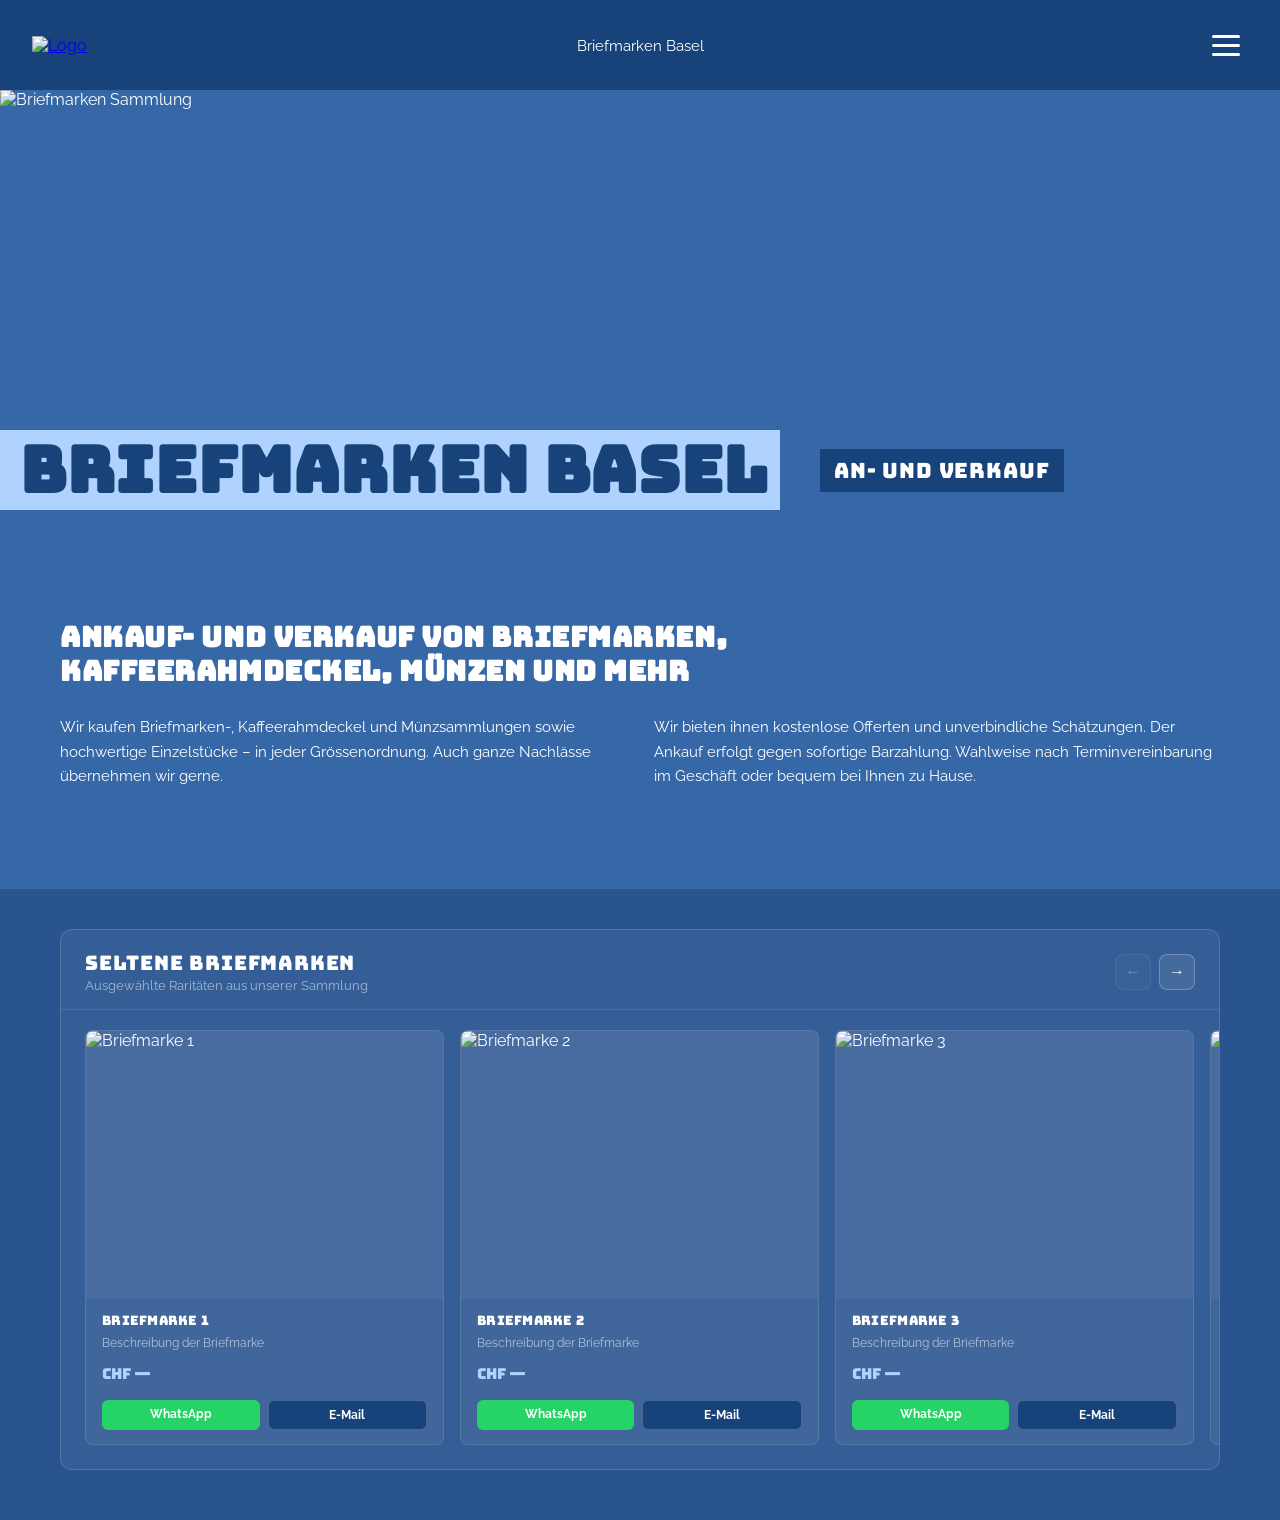
==== index.html @ ec690611 "Add files via upload" ====
<!DOCTYPE html>
<html lang="de">
<head>
  <meta charset="UTF-8" />
  <meta name="viewport" content="width=device-width, initial-scale=1.0" />
  <title>Briefmarken Basel</title>
  <link href="https://fonts.googleapis.com/css2?family=Bungee&family=Raleway:wght@400;700&display=swap" rel="stylesheet" />
  <link rel="stylesheet" href="style.css" />
</head>
<body>
  <header>
    <a href="index.html"><img class="logo" src="images/image_1.png" alt="Logo" /></a>
    <nav class="sitenav"><a href="index.html">Briefmarken Basel</a></nav>
    <div style="position: relative; margin-left: auto;">
      <button class="hamburger" onclick="toggleMenu()">
        <span></span><span></span><span></span>
      </button>
      <nav class="dropdown-menu" id="dropdownMenu">
        <a href="index.html">Briefmarken</a>
        <a href="gold.html">Gold und Silber</a>
        <a href="frankatur.html">Frankatur</a>
        <a href="kontakt.html">Kontakt &amp; Anfahrt</a>
      </nav>
    </div>
  </header>

  <section class="hero">
    <img class="hero-bg" src="images/image_2.jpg" alt="Briefmarken Sammlung" />
    <div class="hero-title-block">
      <div class="hero-title-main"><h1>BRIEFMARKEN BASEL</h1></div>
      <div class="hero-title-sub"><span>AN- UND VERKAUF</span></div>
    </div>
  </section>

  <section class="main-section">
    <div class="main-left">
      <h2>ANKAUF- UND VERKAUF VON BRIEFMARKEN,<br>KAFFEERAHMDECKEL, MÜNZEN UND MEHR</h2>
      <div class="text-cols">
        <p>Wir kaufen Briefmarken-, Kaffeerahmdeckel und Münzsammlungen sowie hochwertige Einzelstücke&nbsp;– in jeder Grössenordnung. Auch ganze Nachlässe übernehmen wir gerne.</p>
        <p>Wir bieten ihnen kostenlose Offerten und unverbindliche Schätzungen. Der Ankauf erfolgt gegen sofortige Barzahlung. Wahlweise nach Terminvereinbarung im Geschäft oder bequem bei Ihnen zu Hause.</p>
      </div>
    </div>
  </section>

  <section class="rarities-section">
    <div class="rarities-card">
      <div class="rarities-card-header">
        <div>
          <div class="rarities-card-title">Seltene Briefmarken</div>
          <div class="rarities-card-subtitle">Ausgewählte Raritäten aus unserer Sammlung</div>
        </div>
        <div class="carousel-btns">
          <button class="carousel-btn" id="carouselPrev" onclick="moveCarousel(-1)">&#8592;</button>
          <button class="carousel-btn" id="carouselNext" onclick="moveCarousel(1)">&#8594;</button>
        </div>
      </div>
      <div class="carousel-track-wrapper">
        <div class="carousel-track" id="carouselTrack">
          <div class="product-card">
            <div class="product-thumb-wrap"><img class="product-thumb" alt="Briefmarke 1" /></div>
            <div class="product-info">
              <div class="product-name">Briefmarke 1</div>
              <div class="product-desc">Beschreibung der Briefmarke</div>
              <div class="product-price">CHF &mdash;</div>
              <div class="product-btns">
                <a class="product-btn product-btn-wa" href="https://wa.me/41782472407?text=Ich%20interessiere%20mich%20f%C3%BCr%3A%20Briefmarke%201" target="_blank">WhatsApp</a>
                <a class="product-btn product-btn-email" href="mailto:briefmarkenariel@gmail.com?subject=Anfrage%3A%20Briefmarke%201">E-Mail</a>
              </div>
            </div>
          </div>
          <div class="product-card">
            <div class="product-thumb-wrap"><img class="product-thumb" alt="Briefmarke 2" /></div>
            <div class="product-info">
              <div class="product-name">Briefmarke 2</div>
              <div class="product-desc">Beschreibung der Briefmarke</div>
              <div class="product-price">CHF &mdash;</div>
              <div class="product-btns">
                <a class="product-btn product-btn-wa" href="https://wa.me/41782472407?text=Ich%20interessiere%20mich%20f%C3%BCr%3A%20Briefmarke%202" target="_blank">WhatsApp</a>
                <a class="product-btn product-btn-email" href="mailto:briefmarkenariel@gmail.com?subject=Anfrage%3A%20Briefmarke%202">E-Mail</a>
              </div>
            </div>
          </div>
          <div class="product-card">
            <div class="product-thumb-wrap"><img class="product-thumb" alt="Briefmarke 3" /></div>
            <div class="product-info">
              <div class="product-name">Briefmarke 3</div>
              <div class="product-desc">Beschreibung der Briefmarke</div>
              <div class="product-price">CHF &mdash;</div>
              <div class="product-btns">
                <a class="product-btn product-btn-wa" href="https://wa.me/41782472407?text=Ich%20interessiere%20mich%20f%C3%BCr%3A%20Briefmarke%203" target="_blank">WhatsApp</a>
                <a class="product-btn product-btn-email" href="mailto:briefmarkenariel@gmail.com?subject=Anfrage%3A%20Briefmarke%203">E-Mail</a>
              </div>
            </div>
          </div>
          <div class="product-card">
            <div class="product-thumb-wrap"><img class="product-thumb" alt="Briefmarke 4" /></div>
            <div class="product-info">
              <div class="product-name">Briefmarke 4</div>
              <div class="product-desc">Beschreibung der Briefmarke</div>
              <div class="product-price">CHF &mdash;</div>
              <div class="product-btns">
                <a class="product-btn product-btn-wa" href="https://wa.me/41782472407?text=Ich%20interessiere%20mich%20f%C3%BCr%3A%20Briefmarke%204" target="_blank">WhatsApp</a>
                <a class="product-btn product-btn-email" href="mailto:briefmarkenariel@gmail.com?subject=Anfrage%3A%20Briefmarke%204">E-Mail</a>
              </div>
            </div>
          </div>
          <div class="product-card">
            <div class="product-thumb-wrap"><img class="product-thumb" alt="Briefmarke 5" /></div>
            <div class="product-info">
              <div class="product-name">Briefmarke 5</div>
              <div class="product-desc">Beschreibung der Briefmarke</div>
              <div class="product-price">CHF &mdash;</div>
              <div class="product-btns">
                <a class="product-btn product-btn-wa" href="https://wa.me/41782472407?text=Ich%20interessiere%20mich%20f%C3%BCr%3A%20Briefmarke%205" target="_blank">WhatsApp</a>
                <a class="product-btn product-btn-email" href="mailto:briefmarkenariel@gmail.com?subject=Anfrage%3A%20Briefmarke%205">E-Mail</a>
              </div>
            </div>
          </div>
          <div class="product-card">
            <div class="product-thumb-wrap"><img class="product-thumb" alt="Briefmarke 6" /></div>
            <div class="product-info">
              <div class="product-name">Briefmarke 6</div>
              <div class="product-desc">Beschreibung der Briefmarke</div>
              <div class="product-price">CHF &mdash;</div>
              <div class="product-btns">
                <a class="product-btn product-btn-wa" href="https://wa.me/41782472407?text=Ich%20interessiere%20mich%20f%C3%BCr%3A%20Briefmarke%206" target="_blank">WhatsApp</a>
                <a class="product-btn product-btn-email" href="mailto:briefmarkenariel@gmail.com?subject=Anfrage%3A%20Briefmarke%206">E-Mail</a>
              </div>
            </div>
          </div>
        </div>
      </div>
    </div>
  </section>

  <script>
    function toggleMenu() {
      var menu = document.getElementById('dropdownMenu');
      if (menu.classList.contains('open')) {
        closeDropdown(menu);
      } else {
        menu.classList.remove('closing');
        menu.classList.add('open');
      }
    }
    function closeDropdown(menu) {
      menu = menu || document.getElementById('dropdownMenu');
      if (!menu.classList.contains('open')) return;
      menu.classList.remove('open');
      menu.classList.add('closing');
      setTimeout(function() { menu.classList.remove('closing'); }, 150);
    }
    document.addEventListener('click', function(e) {
      if (!e.target.closest('.hamburger') && !e.target.closest('.dropdown-menu')) {
        closeDropdown(document.getElementById('dropdownMenu'));
      }
    });
  </script>
  <script>
    (function() {
      document.querySelectorAll('.product-thumb').forEach(function(img) {
        img.src = 'images/image_4.jpg';
      });
    })();
    var carouselIndex = 0;
    function moveCarousel(dir) {
      var track = document.getElementById('carouselTrack');
      var cards = track.querySelectorAll('.product-card');
      var visibleCount = window.innerWidth <= 640 ? 1 : (window.innerWidth <= 900 ? 2 : 3);
      var maxIndex = cards.length - visibleCount;
      carouselIndex = Math.max(0, Math.min(carouselIndex + dir, maxIndex));
      var cardWidth = cards[0].offsetWidth + 16;
      track.style.transform = 'translateX(-' + (carouselIndex * cardWidth) + 'px)';
      document.getElementById('carouselPrev').disabled = carouselIndex === 0;
      document.getElementById('carouselNext').disabled = carouselIndex >= maxIndex;
    }
    // Set initial button states
    document.addEventListener('DOMContentLoaded', function() { moveCarousel(0); });
  </script>
</body>
</html>
---- style.css ----
*, *::before, *::after { box-sizing: border-box; margin: 0; padding: 0; }
body { font-family: 'Raleway', sans-serif; background: #3668A8; color: #fff; }

/* HEADER */
header {
  background-color: #17427A;
  display: flex;
  align-items: center;
  padding: 0 32px;
  height: 90px;
  gap: 32px;
  position: relative;
}
header .logo { height: 72px; width: auto; cursor: pointer; }
header nav.sitenav { position: absolute; left: 50%; transform: translateX(-50%); }
header nav.sitenav a {
  font-family: 'Raleway', sans-serif;
  font-size: 15px;
  color: #fff;
  text-decoration: none;
  cursor: pointer;
}
.hamburger {
  background: none;
  border: none;
  cursor: pointer;
  display: flex;
  flex-direction: column;
  justify-content: center;
  gap: 6px;
  padding: 8px;
}
.hamburger span {
  display: block;
  width: 28px;
  height: 3px;
  background: #fff;
  border-radius: 2px;
}
.dropdown-menu {
  display: none;
  position: absolute;
  top: 100%;
  right: 0;
  background: #17427A;
  flex-direction: column;
  width: max-content;
  z-index: 100;
  box-shadow: 0 4px 12px rgba(0,0,0,0.3);
}
@keyframes dropdown-in {
  from { opacity: 0; transform: scale(0.95) translateY(-6px); }
  to   { opacity: 1; transform: scale(1)    translateY(0); }
}
@keyframes dropdown-out {
  from { opacity: 1; transform: scale(1)    translateY(0); }
  to   { opacity: 0; transform: scale(0.95) translateY(-6px); }
}
.dropdown-menu.open {
  display: flex;
  animation: dropdown-in 0.15s ease forwards;
}
.dropdown-menu.closing {
  display: flex;
  animation: dropdown-out 0.15s ease forwards;
}
.dropdown-menu a {
  font-family: 'Raleway', sans-serif;
  font-size: 15px;
  color: #fff;
  text-decoration: none;
  padding: 14px 24px;
  border-bottom: 1px solid rgba(255,255,255,0.15);
  transition: background 0.2s;
  cursor: pointer;
}
.dropdown-menu a:last-child { border-bottom: none; }
.dropdown-menu a:hover { background: rgba(255,255,255,0.1); }

/* ── BRIEFMARKEN PAGE ── */
.hero {
  position: relative;
  width: 100%;
  height: 480px;
  overflow: hidden;
}
.hero img.hero-bg {
  width: 100%;
  height: 100%;
  object-fit: cover;
  object-position: center 60%;
  display: block;
}
.hero-title-block {
  position: absolute;
  bottom: 60px;
  left: 0;
  display: flex;
  align-items: stretch;
}
.hero-title-main {
  background: #B0D2FF;
  padding: 8px 12px 8px 20px;
  display: flex;
  align-items: center;
}
.hero-title-main h1 {
  font-family: 'Bungee', sans-serif;
  font-size: 64px;
  color: #17427A;
  letter-spacing: 0.01em;
  line-height: 1;
  white-space: nowrap;
}
.hero-title-sub {
  background: #17427A;
  padding: 8px 14px;
  display: flex;
  align-items: center;
  align-self: center;
  margin-left: 40px;
}
.hero-title-sub span {
  font-family: 'Bungee', sans-serif;
  font-size: 21px;
  color: #fff;
  letter-spacing: 0.04em;
  white-space: nowrap;
}
.main-section {
  background-color: #3668A8;
  padding: 50px 60px 60px 60px;
  display: grid;
  grid-template-columns: 1fr;
  gap: 48px;
}
.main-left h2 {
  font-family: 'Bungee', sans-serif;
  font-size: 28px;
  color: #fff;
  line-height: 1.2;
  margin-bottom: 28px;
  text-transform: uppercase;
  letter-spacing: 0.02em;
}
.main-left .text-cols {
  display: grid;
  grid-template-columns: 1fr 1fr;
  gap: 28px;
  margin-bottom: 40px;
}
.main-left .text-cols p {
  font-family: 'Raleway', sans-serif;
  font-size: 14.5px;
  color: #fff;
  line-height: 1.7;
}
.hours-title {
  font-family: 'Bungee', sans-serif;
  font-size: 15px;
  color: #fff;
  letter-spacing: 0.08em;
  text-align: center;
  padding-bottom: 10px;
}
.hours-table { width: 100%; border-collapse: collapse; }
.hours-table tr { border-top: 1px solid rgba(255,255,255,0.45); }
.hours-table tr:last-child { border-bottom: 1px solid rgba(255,255,255,0.45); }
.hours-table td {
  font-family: 'Raleway', sans-serif;
  font-size: 14.5px;
  color: #fff;
  padding: 16px 8px;
}
.hours-table td:first-child { font-weight: 700; width: 110px; }
.hours-table td.times { text-align: right; letter-spacing: 0.01em; }
.main-right { display: flex; flex-direction: column; gap: 28px; }
.main-right .photo { width: 100%; border-radius: 2px; display: block; }
.contact-card {
  display: flex; flex-direction: column;
  align-items: center; text-align: center; gap: 6px;
}
.contact-card .icon {
  width: 44px; height: 44px; border-radius: 50%;
  border: 2px solid rgba(255,255,255,0.7);
  display: flex; align-items: center; justify-content: center;
  margin-bottom: 4px;
}
.contact-card .icon svg { width: 20px; height: 20px; fill: #fff; }
.contact-card h3 {
  font-family: 'Bungee', sans-serif; font-size: 16px;
  color: #fff; letter-spacing: 0.04em; line-height: 1.2;
}
.contact-card p, .contact-card a {
  font-family: 'Raleway', sans-serif; font-size: 14px;
  color: #fff; text-decoration: none; line-height: 1.5;
}

/* ── PAGE TITLE BLOCK ── */
.page-title-block {
  display: flex;
  align-items: stretch;
  margin-bottom: 36px;
}
.page-title-main {
  background: #B0D2FF;
  padding: 8px 12px 8px 20px;
  display: flex;
  align-items: center;
}
.page-title-main h1 {
  font-family: 'Bungee', sans-serif;
  font-size: 48px;
  color: #17427A;
  letter-spacing: 0.01em;
  line-height: 1;
  white-space: nowrap;
  text-transform: uppercase;
}
.page-title-sub {
  background: #17427A;
  padding: 8px 14px;
  display: flex;
  align-items: center;
  align-self: center;
  margin-left: 24px;
}
.page-title-sub span {
  font-family: 'Bungee', sans-serif;
  font-size: 18px;
  color: #fff;
  letter-spacing: 0.04em;
  white-space: nowrap;
}
@media (max-width: 640px) {
  .page-title-main h1 { font-size: 26px; }
  .page-title-sub { margin-left: 8px; padding: 6px 10px; }
  .page-title-sub span { font-size: 13px; }
}

/* ── FRANKATUR IMAGE ── */
.kontakt-hero-wrap { height: 420px; }
.frankatur-hero {
  width: 100%;
  height: 420px;
  overflow: hidden;
  position: relative;
}
.frankatur-hero img {
  width: 100%;
  height: 100%;
  object-fit: cover;
  object-position: center center;
  display: block;
}
@media (max-width: 640px) {
  .frankatur-hero { height: 260px; }
  .kontakt-hero-wrap {
    height: auto;
  }
  .kontakt-title-block {
    bottom: 12px !important;
  }
  .kontakt-hero-img {
    object-fit: contain;
    object-position: center top;
    width: 100%;
    height: auto;
    position: static;
  }
}

/* ── CONTENT PAGES ── */
.content-page {
  padding: 60px;
  min-height: 80vh;
}
.content-page h1 {
  font-family: 'Bungee', sans-serif;
  font-size: 36px;
  color: #fff;
  text-transform: uppercase;
  letter-spacing: 0.02em;
  margin-bottom: 32px;
}
.content-page p {
  font-family: 'Raleway', sans-serif;
  font-size: 16px;
  color: #fff;
  line-height: 1.7;
  max-width: 600px;
}

/* ── MOBILE RESPONSIVE ── */
@media (max-width: 640px) {
  header nav.sitenav { display: none; }
  header { padding: 0 16px; gap: 16px; }
  .hero { height: 260px; }
  .hero-title-block { bottom: 20px; flex-direction: column !important; align-items: flex-start !important; gap: 6px; }
  .hero-title-main { padding: 6px 8px 6px 14px; }
  .hero-title-main h1 { font-size: 28px; }
  .hero-title-sub { margin-left: 0; padding: 6px 10px; align-self: flex-start; }
  .hero-title-sub span { font-size: 13px; }
  .main-section {
    grid-template-columns: 1fr;
    padding: 28px 20px 36px 20px;
    gap: 32px;
  }
  .main-left h2 { font-size: 20px; margin-bottom: 20px; }
  .main-left .text-cols {
    grid-template-columns: 1fr;
    gap: 16px;
    margin-bottom: 28px;
  }
  .hours-table td { padding: 10px 4px; font-size: 13px; }
  .hours-table td.times { text-align: left; }
  .hours-table td:first-child { width: 76px; font-size: 13px; }
  .content-page { padding: 28px 20px; }
  .content-page h1 { font-size: 26px; margin-bottom: 20px; }
  .content-page p { font-size: 15px; max-width: 100%; }
}

/* ── TABLET RESPONSIVE ── */
@media (min-width: 641px) and (max-width: 900px) {
  .main-section {
    grid-template-columns: 1fr;
    padding: 36px 36px 48px 36px;
    gap: 36px;
  }
  .hero-title-main h1 { font-size: 44px; }
  .content-page { padding: 40px 36px; }
}

/* ── RARITÄTEN CAROUSEL ── */
.rarities-section {
  padding: 40px 60px 50px 60px;
  background: #2a5490;
}
.rarities-card {
  background: rgba(255,255,255,0.06);
  border: 1px solid rgba(255,255,255,0.15);
  border-radius: 12px;
  overflow: hidden;
}
.rarities-card-header {
  display: flex;
  align-items: center;
  justify-content: space-between;
  padding: 20px 24px 16px 24px;
  border-bottom: 1px solid rgba(255,255,255,0.1);
}
.rarities-card-title {
  font-family: 'Bungee', sans-serif;
  font-size: 20px;
  color: #fff;
  letter-spacing: 0.04em;
  text-transform: uppercase;
}
.rarities-card-subtitle {
  font-family: 'Raleway', sans-serif;
  font-size: 13px;
  color: rgba(255,255,255,0.55);
  margin-top: 2px;
}
.carousel-btns { display: flex; gap: 8px; }
.carousel-btn {
  background: rgba(255,255,255,0.08);
  border: 1px solid rgba(255,255,255,0.25);
  border-radius: 8px;
  width: 36px;
  height: 36px;
  display: flex;
  align-items: center;
  justify-content: center;
  cursor: pointer;
  transition: background 0.2s, opacity 0.2s;
  color: #fff;
  font-size: 16px;
  line-height: 1;
}
.carousel-btn:hover { background: rgba(255,255,255,0.18); }
.carousel-btn:disabled { opacity: 0.3; cursor: not-allowed; }
.carousel-track-wrapper {
  overflow: hidden;
  padding: 20px 24px 24px 24px;
}
.carousel-track {
  display: flex;
  gap: 16px;
  transition: transform 0.5s cubic-bezier(0.4, 0, 0.2, 1);
}
.product-card {
  flex: 0 0 calc(33.333% - 11px);
  background: rgba(255,255,255,0.05);
  border: 1px solid rgba(255,255,255,0.12);
  border-radius: 8px;
  overflow: hidden;
  display: flex;
  flex-direction: column;
}
.product-card .product-thumb-wrap {
  width: 100%;
  aspect-ratio: 4 / 3;
  overflow: hidden;
  background: rgba(255,255,255,0.04);
  display: flex;
  align-items: center;
  justify-content: center;
}
.product-card .product-thumb-wrap img {
  width: 100%;
  height: 100%;
  object-fit: cover;
  display: block;
}
.product-card .product-info {
  padding: 14px 16px;
  flex: 1;
  display: flex;
  flex-direction: column;
  gap: 4px;
}
.product-card .product-name {
  font-family: 'Bungee', sans-serif;
  font-size: 13px;
  color: #fff;
  line-height: 1.3;
  letter-spacing: 0.02em;
}
.product-card .product-desc {
  font-family: 'Raleway', sans-serif;
  font-size: 12px;
  color: rgba(255,255,255,0.6);
  line-height: 1.5;
}
.product-card .product-price {
  font-family: 'Bungee', sans-serif;
  font-size: 15px;
  color: #B0D2FF;
  padding-top: 8px;
}
.product-btns {
  display: flex;
  gap: 8px;
  margin-top: auto;
  padding-top: 12px;
}
.product-btn {
  flex: 1;
  text-align: center;
  padding: 7px 6px;
  border-radius: 6px;
  font-family: 'Raleway', sans-serif;
  font-size: 12px;
  font-weight: 700;
  text-decoration: none;
  transition: opacity 0.2s;
}
.product-btn-wa {
  background: #25D366;
  color: #fff;
}
.product-btn-wa:hover {
  background: #25D366;
  box-shadow: 0 0 12px 3px rgba(37, 211, 102, 0.7);
}
.product-btn-email {
  background: #17427A;
  border: 1px solid rgba(255,255,255,0.2);
  color: #fff;
}
.product-btn-email:hover {
  background: #17427A;
  box-shadow: 0 0 12px 3px rgba(23, 66, 122, 0.9);
}
@media (max-width: 640px) {
  .rarities-section { padding: 20px 16px 28px 16px; }
  .rarities-card-title { font-size: 16px; }
  .product-card { flex: 0 0 calc(80vw - 32px); }
}
@media (min-width: 641px) and (max-width: 900px) {
  .rarities-section { padding: 32px 36px 40px 36px; }
  .product-card { flex: 0 0 calc(50% - 8px); }
}

/* ── FRANKATUR CONTENT ── */
.frankatur-content {
  background: #3668A8;
  padding: 50px 60px 60px 60px;
  display: grid;
  grid-template-columns: 1fr 1fr;
  gap: 48px;
  align-items: start;
}
.frankatur-text h2 {
  font-family: 'Bungee', sans-serif;
  font-size: 22px;
  color: #fff;
  text-transform: uppercase;
  letter-spacing: 0.03em;
  margin-bottom: 28px;
}
.frankatur-info-block {
  background: rgba(255,255,255,0.1);
  border-left: 4px solid #B0D2FF;
  padding: 18px 20px;
  border-radius: 0 4px 4px 0;
  margin-bottom: 16px;
}
.frankatur-info-block p {
  font-family: 'Raleway', sans-serif;
  font-size: 15px;
  color: #fff;
  line-height: 1.65;
  margin: 0;
}
.frankatur-info-block .highlight {
  font-family: 'Bungee', sans-serif;
  font-size: 18px;
  color: #B0D2FF;
  display: block;
  margin-bottom: 4px;
}
.frankatur-images {
  display: grid;
  grid-template-columns: 1fr 1fr;
  gap: 14px;
}
.frankatur-img-placeholder {
  aspect-ratio: 1 / 1;
  background: rgba(255,255,255,0.08);
  border-radius: 4px;
  display: flex;
  align-items: center;
  justify-content: center;
  border: 2px dashed rgba(255,255,255,0.2);
  color: rgba(255,255,255,0.35);
  font-family: 'Raleway', sans-serif;
  font-size: 12px;
  text-align: center;
  padding: 10px;
}
@media (max-width: 640px) {
  .frankatur-content {
    grid-template-columns: 1fr;
    padding: 28px 20px 36px 20px;
    gap: 32px;
  }
}
@media (min-width: 641px) and (max-width: 900px) {
  .frankatur-content {
    grid-template-columns: 1fr;
    padding: 36px 36px 48px 36px;
  }
}

/* ── GOLD/SILBER TABS ── */
.tab-bar {
  display: flex;
  background: #17427A;
  padding: 0 60px;
}
.tab-btn {
  font-family: 'Bungee', sans-serif;
  font-size: 15px;
  color: rgba(255,255,255,0.55);
  background: none;
  border: none;
  border-bottom: 3px solid transparent;
  padding: 18px 28px;
  cursor: pointer;
  letter-spacing: 0.05em;
  transition: color 0.2s, border-color 0.2s;
}
.tab-btn.active {
  color: #fff;
  border-bottom-color: #B0D2FF;
}
.tab-panel { display: none; }
.tab-panel.active { display: block; }
@media (max-width: 640px) {
  .tab-bar { padding: 0 20px; }
  .tab-btn { padding: 14px 18px; font-size: 13px; }
}

/* ── GOLD/SILBER CONTENT ── */
.metal-content {
  padding: 44px 60px 60px 60px;
  background: #3668A8;
}
.metal-content h2 {
  font-family: 'Bungee', sans-serif;
  font-size: 22px;
  color: #fff;
  text-transform: uppercase;
  letter-spacing: 0.03em;
  margin-bottom: 28px;
}
.metal-categories {
  display: flex;
  flex-wrap: wrap;
  gap: 10px;
  margin-bottom: 32px;
}
.metal-tag {
  font-family: 'Raleway', sans-serif;
  font-size: 13px;
  color: #fff;
  background: rgba(255,255,255,0.12);
  border: 1px solid rgba(255,255,255,0.2);
  border-radius: 4px;
  padding: 6px 14px;
}
.price-cards {
  display: grid;
  grid-template-columns: repeat(3, 1fr);
  gap: 16px;
  margin-bottom: 32px;
}
.price-card {
  background: rgba(255,255,255,0.1);
  border-radius: 8px;
  padding: 20px;
  text-align: center;
}
.price-card .price-label {
  font-family: 'Raleway', sans-serif;
  font-size: 13px;
  color: rgba(255,255,255,0.75);
  margin-bottom: 8px;
}
.price-card .price-value {
  font-family: 'Bungee', sans-serif;
  font-size: 22px;
  color: #B0D2FF;
}
.price-card .price-unit {
  font-family: 'Raleway', sans-serif;
  font-size: 12px;
  color: rgba(255,255,255,0.6);
  margin-top: 4px;
}
.coin-img {
  width: 100%;
  max-width: 140px;
  height: auto;
  display: block;
  margin: 12px auto 0 auto;
  border-radius: 50%;
}
.gold-contact-box {
  background: rgba(255,255,255,0.08);
  border-left: 4px solid #B0D2FF;
  border-radius: 0 4px 4px 0;
  padding: 24px 28px;
  margin-bottom: 32px;
}
.gold-contact-text {
  font-family: 'Raleway', sans-serif;
  font-size: 15px;
  color: #fff;
  line-height: 1.65;
  margin-bottom: 14px;
}
.gold-contact-links {
  display: flex;
  gap: 24px;
  flex-wrap: wrap;
}
.gold-contact-links a {
  font-family: 'Raleway', sans-serif;
  font-size: 14.5px;
  color: #B0D2FF;
  text-decoration: none;
  font-weight: 700;
}
.gold-contact-links a:hover { text-decoration: underline; }
.price-note {
  font-family: 'Raleway', sans-serif;
  font-size: 13.5px;
  color: rgba(255,255,255,0.75);
  line-height: 1.65;
  border-top: 1px solid rgba(255,255,255,0.2);
  padding-top: 20px;
  font-style: italic;
}
@media (max-width: 640px) {
  .metal-content { padding: 28px 20px 36px 20px; }
  .price-cards { grid-template-columns: 1fr !important; gap: 12px; }
}
@media (min-width: 641px) and (max-width: 900px) {
  .metal-content { padding: 32px 36px 48px 36px; }
}

/* ── KONTAKT & ANFAHRT PAGE ── */
.kontakt-content {
  background: #3668A8;
  padding: 50px 60px 60px 60px;
  display: grid;
  grid-template-columns: 1fr 1fr;
  gap: 48px;
  align-items: start;
}
.kontakt-left h2 {
  font-family: 'Bungee', sans-serif;
  font-size: 22px;
  color: #fff;
  text-transform: uppercase;
  letter-spacing: 0.03em;
  margin-bottom: 28px;
}
.kontakt-info-block {
  background: rgba(255,255,255,0.1);
  border-left: 4px solid #B0D2FF;
  padding: 18px 20px;
  border-radius: 0 4px 4px 0;
  margin-bottom: 16px;
}
.kontakt-info-block h3 {
  font-family: 'Bungee', sans-serif;
  font-size: 13px;
  color: #B0D2FF;
  letter-spacing: 0.08em;
  margin-bottom: 8px;
}
.kontakt-info-block p, .kontakt-info-block a {
  font-family: 'Raleway', sans-serif;
  font-size: 14.5px;
  color: #fff;
  line-height: 1.7;
  text-decoration: none;
  display: block;
}
.kontakt-right { display: flex; flex-direction: column; gap: 20px; }
.kontakt-entrance-img {
  width: 100%;
  border-radius: 4px;
  display: block;
}
.kontakt-map-img {
  width: 100%;
  border-radius: 4px;
  display: block;
}
@media (max-width: 640px) {
  .kontakt-content {
    grid-template-columns: 1fr;
    padding: 28px 20px 36px 20px;
    gap: 32px;
  }
}
@media (min-width: 641px) and (max-width: 900px) {
  .kontakt-content {
    grid-template-columns: 1fr;
    padding: 32px 36px 48px 36px;
  }
}
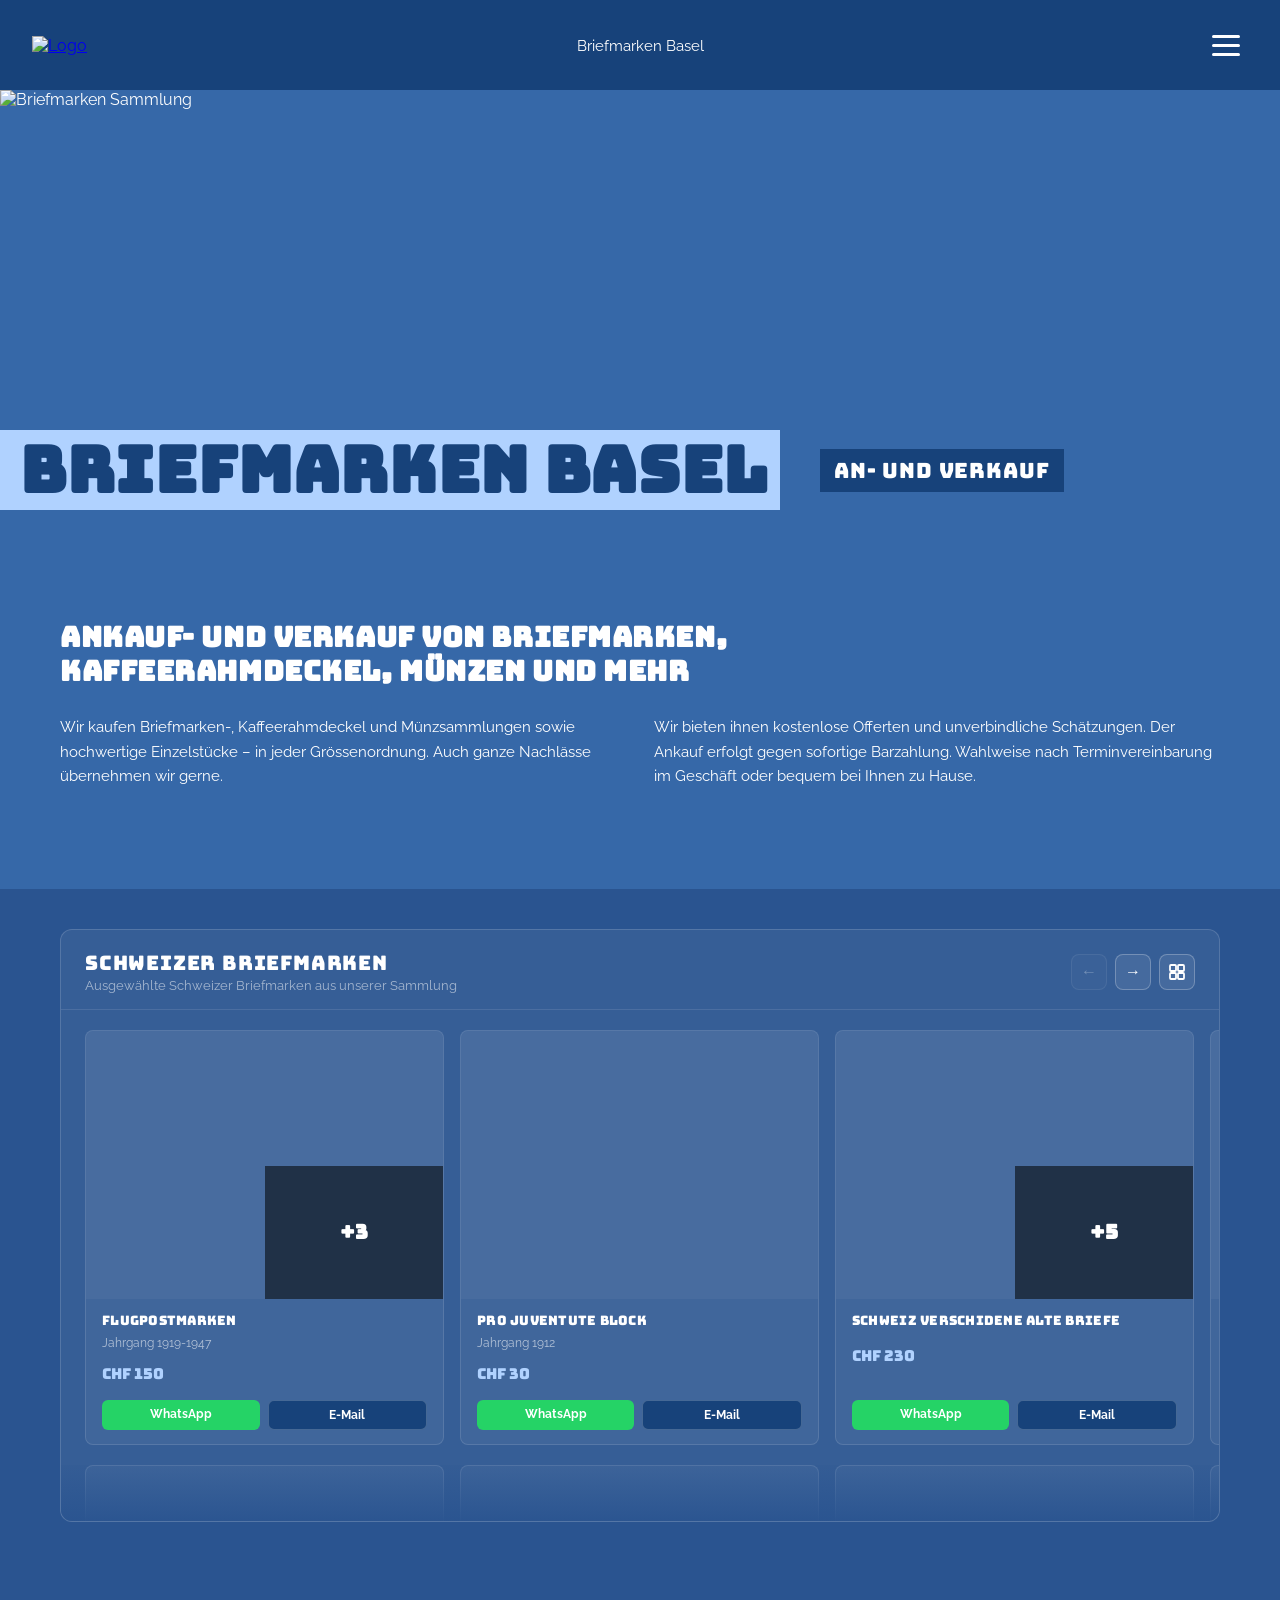
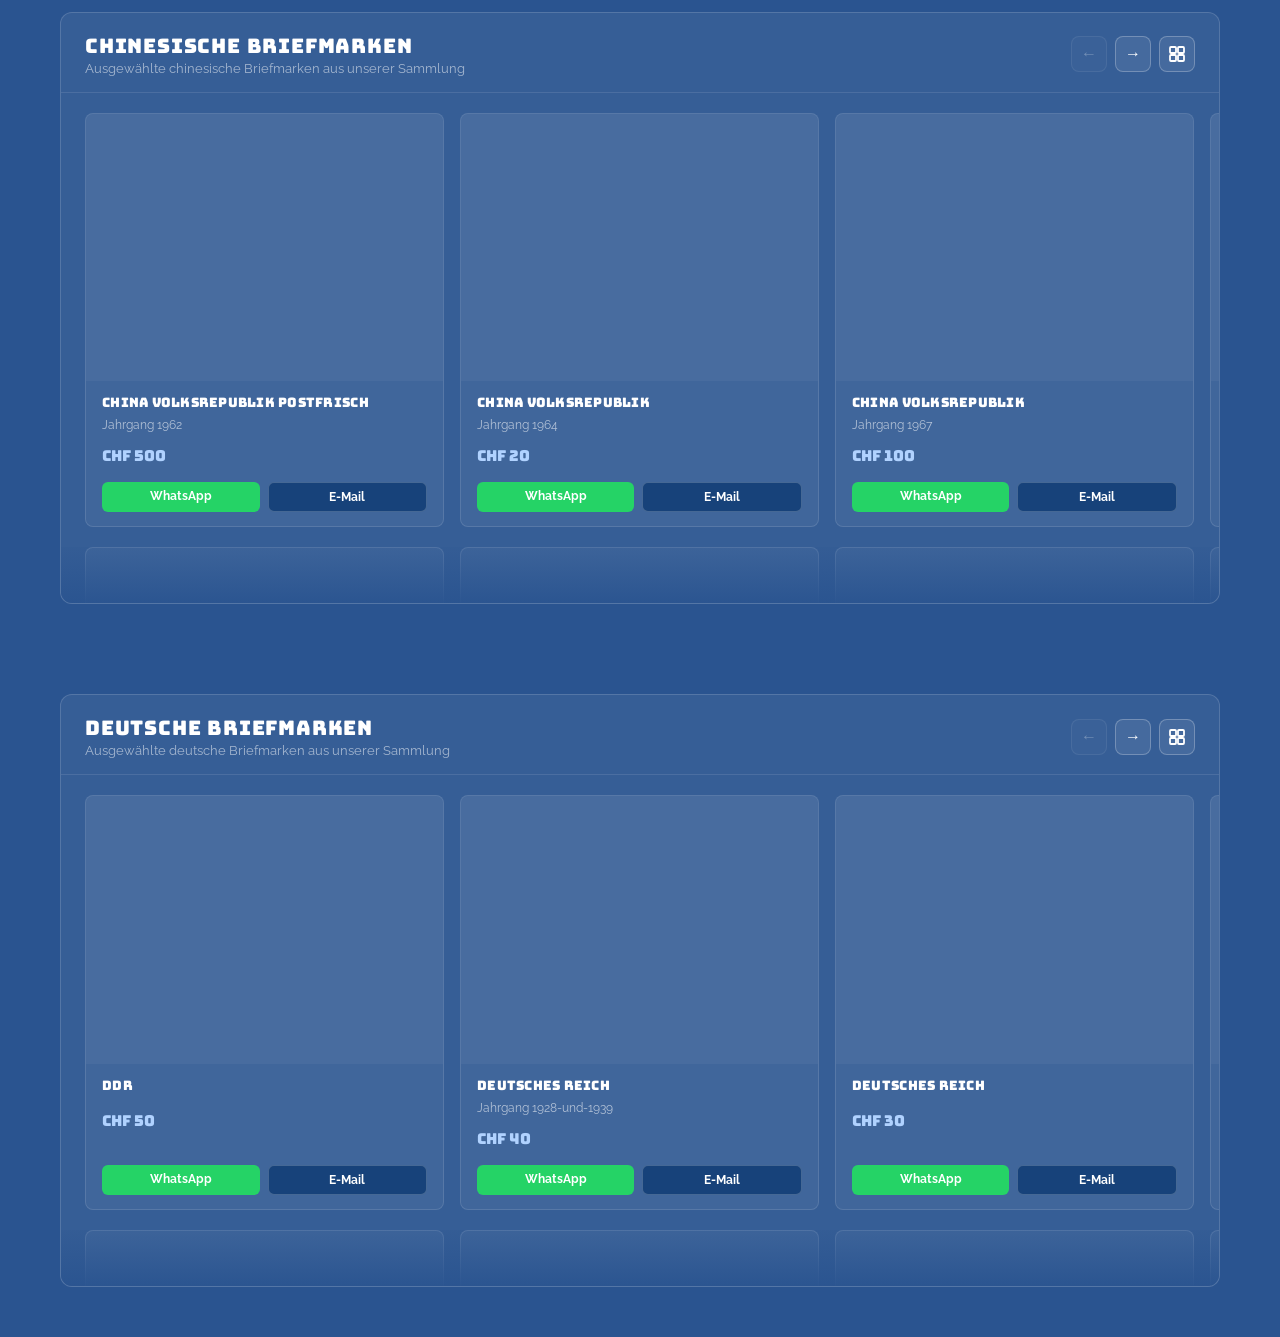
==== commit cf33cdbc: "Add files via upload" ====
--- a/index.html
+++ b/index.html
@@ -1,181 +1,308 @@
-<!DOCTYPE html>
-<html lang="de">
-<head>
-  <meta charset="UTF-8" />
-  <meta name="viewport" content="width=device-width, initial-scale=1.0" />
-  <title>Briefmarken Basel</title>
-  <link href="https://fonts.googleapis.com/css2?family=Bungee&family=Raleway:wght@400;700&display=swap" rel="stylesheet" />
-  <link rel="stylesheet" href="style.css" />
-</head>
-<body>
-  <header>
-    <a href="index.html"><img class="logo" src="images/image_1.png" alt="Logo" /></a>
-    <nav class="sitenav"><a href="index.html">Briefmarken Basel</a></nav>
-    <div style="position: relative; margin-left: auto;">
-      <button class="hamburger" onclick="toggleMenu()">
-        <span></span><span></span><span></span>
-      </button>
-      <nav class="dropdown-menu" id="dropdownMenu">
-        <a href="index.html">Briefmarken</a>
-        <a href="gold.html">Gold und Silber</a>
-        <a href="frankatur.html">Frankatur</a>
-        <a href="kontakt.html">Kontakt &amp; Anfahrt</a>
-      </nav>
-    </div>
-  </header>
-
-  <section class="hero">
-    <img class="hero-bg" src="images/image_2.jpg" alt="Briefmarken Sammlung" />
-    <div class="hero-title-block">
-      <div class="hero-title-main"><h1>BRIEFMARKEN BASEL</h1></div>
-      <div class="hero-title-sub"><span>AN- UND VERKAUF</span></div>
-    </div>
-  </section>
-
-  <section class="main-section">
-    <div class="main-left">
-      <h2>ANKAUF- UND VERKAUF VON BRIEFMARKEN,<br>KAFFEERAHMDECKEL, MÜNZEN UND MEHR</h2>
-      <div class="text-cols">
-        <p>Wir kaufen Briefmarken-, Kaffeerahmdeckel und Münzsammlungen sowie hochwertige Einzelstücke&nbsp;– in jeder Grössenordnung. Auch ganze Nachlässe übernehmen wir gerne.</p>
-        <p>Wir bieten ihnen kostenlose Offerten und unverbindliche Schätzungen. Der Ankauf erfolgt gegen sofortige Barzahlung. Wahlweise nach Terminvereinbarung im Geschäft oder bequem bei Ihnen zu Hause.</p>
-      </div>
-    </div>
-  </section>
-
-  <section class="rarities-section">
-    <div class="rarities-card">
-      <div class="rarities-card-header">
-        <div>
-          <div class="rarities-card-title">Seltene Briefmarken</div>
-          <div class="rarities-card-subtitle">Ausgewählte Raritäten aus unserer Sammlung</div>
-        </div>
-        <div class="carousel-btns">
-          <button class="carousel-btn" id="carouselPrev" onclick="moveCarousel(-1)">&#8592;</button>
-          <button class="carousel-btn" id="carouselNext" onclick="moveCarousel(1)">&#8594;</button>
-        </div>
-      </div>
-      <div class="carousel-track-wrapper">
-        <div class="carousel-track" id="carouselTrack">
-          <div class="product-card">
-            <div class="product-thumb-wrap"><img class="product-thumb" alt="Briefmarke 1" /></div>
-            <div class="product-info">
-              <div class="product-name">Briefmarke 1</div>
-              <div class="product-desc">Beschreibung der Briefmarke</div>
-              <div class="product-price">CHF &mdash;</div>
-              <div class="product-btns">
-                <a class="product-btn product-btn-wa" href="https://wa.me/41782472407?text=Ich%20interessiere%20mich%20f%C3%BCr%3A%20Briefmarke%201" target="_blank">WhatsApp</a>
-                <a class="product-btn product-btn-email" href="mailto:briefmarkenariel@gmail.com?subject=Anfrage%3A%20Briefmarke%201">E-Mail</a>
-              </div>
-            </div>
-          </div>
-          <div class="product-card">
-            <div class="product-thumb-wrap"><img class="product-thumb" alt="Briefmarke 2" /></div>
-            <div class="product-info">
-              <div class="product-name">Briefmarke 2</div>
-              <div class="product-desc">Beschreibung der Briefmarke</div>
-              <div class="product-price">CHF &mdash;</div>
-              <div class="product-btns">
-                <a class="product-btn product-btn-wa" href="https://wa.me/41782472407?text=Ich%20interessiere%20mich%20f%C3%BCr%3A%20Briefmarke%202" target="_blank">WhatsApp</a>
-                <a class="product-btn product-btn-email" href="mailto:briefmarkenariel@gmail.com?subject=Anfrage%3A%20Briefmarke%202">E-Mail</a>
-              </div>
-            </div>
-          </div>
-          <div class="product-card">
-            <div class="product-thumb-wrap"><img class="product-thumb" alt="Briefmarke 3" /></div>
-            <div class="product-info">
-              <div class="product-name">Briefmarke 3</div>
-              <div class="product-desc">Beschreibung der Briefmarke</div>
-              <div class="product-price">CHF &mdash;</div>
-              <div class="product-btns">
-                <a class="product-btn product-btn-wa" href="https://wa.me/41782472407?text=Ich%20interessiere%20mich%20f%C3%BCr%3A%20Briefmarke%203" target="_blank">WhatsApp</a>
-                <a class="product-btn product-btn-email" href="mailto:briefmarkenariel@gmail.com?subject=Anfrage%3A%20Briefmarke%203">E-Mail</a>
-              </div>
-            </div>
-          </div>
-          <div class="product-card">
-            <div class="product-thumb-wrap"><img class="product-thumb" alt="Briefmarke 4" /></div>
-            <div class="product-info">
-              <div class="product-name">Briefmarke 4</div>
-              <div class="product-desc">Beschreibung der Briefmarke</div>
-              <div class="product-price">CHF &mdash;</div>
-              <div class="product-btns">
-                <a class="product-btn product-btn-wa" href="https://wa.me/41782472407?text=Ich%20interessiere%20mich%20f%C3%BCr%3A%20Briefmarke%204" target="_blank">WhatsApp</a>
-                <a class="product-btn product-btn-email" href="mailto:briefmarkenariel@gmail.com?subject=Anfrage%3A%20Briefmarke%204">E-Mail</a>
-              </div>
-            </div>
-          </div>
-          <div class="product-card">
-            <div class="product-thumb-wrap"><img class="product-thumb" alt="Briefmarke 5" /></div>
-            <div class="product-info">
-              <div class="product-name">Briefmarke 5</div>
-              <div class="product-desc">Beschreibung der Briefmarke</div>
-              <div class="product-price">CHF &mdash;</div>
-              <div class="product-btns">
-                <a class="product-btn product-btn-wa" href="https://wa.me/41782472407?text=Ich%20interessiere%20mich%20f%C3%BCr%3A%20Briefmarke%205" target="_blank">WhatsApp</a>
-                <a class="product-btn product-btn-email" href="mailto:briefmarkenariel@gmail.com?subject=Anfrage%3A%20Briefmarke%205">E-Mail</a>
-              </div>
-            </div>
-          </div>
-          <div class="product-card">
-            <div class="product-thumb-wrap"><img class="product-thumb" alt="Briefmarke 6" /></div>
-            <div class="product-info">
-              <div class="product-name">Briefmarke 6</div>
-              <div class="product-desc">Beschreibung der Briefmarke</div>
-              <div class="product-price">CHF &mdash;</div>
-              <div class="product-btns">
-                <a class="product-btn product-btn-wa" href="https://wa.me/41782472407?text=Ich%20interessiere%20mich%20f%C3%BCr%3A%20Briefmarke%206" target="_blank">WhatsApp</a>
-                <a class="product-btn product-btn-email" href="mailto:briefmarkenariel@gmail.com?subject=Anfrage%3A%20Briefmarke%206">E-Mail</a>
-              </div>
-            </div>
-          </div>
-        </div>
-      </div>
-    </div>
-  </section>
-
-  <script>
-    function toggleMenu() {
-      var menu = document.getElementById('dropdownMenu');
-      if (menu.classList.contains('open')) {
-        closeDropdown(menu);
-      } else {
-        menu.classList.remove('closing');
-        menu.classList.add('open');
-      }
-    }
-    function closeDropdown(menu) {
-      menu = menu || document.getElementById('dropdownMenu');
-      if (!menu.classList.contains('open')) return;
-      menu.classList.remove('open');
-      menu.classList.add('closing');
-      setTimeout(function() { menu.classList.remove('closing'); }, 150);
-    }
-    document.addEventListener('click', function(e) {
-      if (!e.target.closest('.hamburger') && !e.target.closest('.dropdown-menu')) {
-        closeDropdown(document.getElementById('dropdownMenu'));
-      }
-    });
-  </script>
-  <script>
-    (function() {
-      document.querySelectorAll('.product-thumb').forEach(function(img) {
-        img.src = 'images/image_4.jpg';
-      });
-    })();
-    var carouselIndex = 0;
-    function moveCarousel(dir) {
-      var track = document.getElementById('carouselTrack');
-      var cards = track.querySelectorAll('.product-card');
-      var visibleCount = window.innerWidth <= 640 ? 1 : (window.innerWidth <= 900 ? 2 : 3);
-      var maxIndex = cards.length - visibleCount;
-      carouselIndex = Math.max(0, Math.min(carouselIndex + dir, maxIndex));
-      var cardWidth = cards[0].offsetWidth + 16;
-      track.style.transform = 'translateX(-' + (carouselIndex * cardWidth) + 'px)';
-      document.getElementById('carouselPrev').disabled = carouselIndex === 0;
-      document.getElementById('carouselNext').disabled = carouselIndex >= maxIndex;
-    }
-    // Set initial button states
-    document.addEventListener('DOMContentLoaded', function() { moveCarousel(0); });
-  </script>
-</body>
-</html>+<!DOCTYPE html>
+<html lang="de">
+<head>
+  <meta charset="UTF-8" />
+  <meta name="viewport" content="width=device-width, initial-scale=1.0" />
+  <title>Briefmarken Basel</title>
+  <link href="https://fonts.googleapis.com/css2?family=Bungee&family=Raleway:wght@400;700&display=swap" rel="stylesheet" />
+  <link rel="stylesheet" href="style.css?v=3" />
+</head>
+<body>
+  <header>
+    <a href="index.html"><img class="logo" src="images/image_1.png" alt="Logo" /></a>
+    <nav class="sitenav"><a href="index.html">Briefmarken Basel</a></nav>
+    <div style="position: relative; margin-left: auto;">
+      <button class="hamburger" onclick="toggleMenu()">
+        <span></span><span></span><span></span>
+      </button>
+      <nav class="dropdown-menu" id="dropdownMenu">
+        <a href="index.html">Briefmarken</a>
+        <a href="gold.html">Gold und Silber</a>
+        <a href="frankatur.html">Frankatur</a>
+        <a href="kontakt.html">Kontakt &amp; Anfahrt</a>
+      </nav>
+    </div>
+  </header>
+
+  <section class="hero">
+    <img class="hero-bg" src="images/image_2.jpg" alt="Briefmarken Sammlung" />
+    <div class="hero-title-block">
+      <div class="hero-title-main"><h1>BRIEFMARKEN BASEL</h1></div>
+      <div class="hero-title-sub"><span>AN- UND VERKAUF</span></div>
+    </div>
+  </section>
+
+  <section class="main-section">
+    <div class="main-left">
+      <h2>ANKAUF- UND VERKAUF VON BRIEFMARKEN,<br>KAFFEERAHMDECKEL, MÜNZEN UND MEHR</h2>
+      <div class="text-cols">
+        <p>Wir kaufen Briefmarken-, Kaffeerahmdeckel und Münzsammlungen sowie hochwertige Einzelstücke&nbsp;– in jeder Grössenordnung. Auch ganze Nachlässe übernehmen wir gerne.</p>
+        <p>Wir bieten ihnen kostenlose Offerten und unverbindliche Schätzungen. Der Ankauf erfolgt gegen sofortige Barzahlung. Wahlweise nach Terminvereinbarung im Geschäft oder bequem bei Ihnen zu Hause.</p>
+      </div>
+    </div>
+  </section>
+
+  <!-- SCHWEIZER BRIEFMARKEN -->
+  <section class="rarities-section">
+    <div class="rarities-card">
+      <div class="rarities-card-header">
+        <div>
+          <div class="rarities-card-title">Schweizer Briefmarken</div>
+          <div class="rarities-card-subtitle">Ausgewählte Schweizer Briefmarken aus unserer Sammlung</div>
+        </div>
+        <div class="carousel-btns">
+          <button class="carousel-btn" id="prev-sw" onclick="moveCarousel(-1,'sw')">&#8592;</button>
+          <button class="carousel-btn" id="next-sw" onclick="moveCarousel(1,'sw')">&#8594;</button>
+          <button class="carousel-btn" id="expand-sw" onclick="toggleExpand('sw')" title="Alle anzeigen">
+            <svg id="icon-sw" width="16" height="16" viewBox="0 0 16 16" fill="none" stroke="currentColor" stroke-width="1.8" stroke-linecap="round" stroke-linejoin="round">
+              <rect x="1" y="1" width="6" height="6" rx="1"/><rect x="9" y="1" width="6" height="6" rx="1"/><rect x="1" y="9" width="6" height="6" rx="1"/><rect x="9" y="9" width="6" height="6" rx="1"/>
+            </svg>
+          </button>
+        </div>
+      </div>
+      <div class="carousel-track-wrapper" id="wrapper-sw">
+        <div class="carousel-track" id="track-sw"></div>
+      </div>
+      <div class="carousel-peek-row">
+        <div class="peek-card"></div><div class="peek-card"></div><div class="peek-card"></div><div class="peek-card"></div>
+      </div>
+    </div>
+  </section>
+
+  <!-- CHINESISCHE BRIEFMARKEN -->
+  <section class="rarities-section">
+    <div class="rarities-card">
+      <div class="rarities-card-header">
+        <div>
+          <div class="rarities-card-title">Chinesische Briefmarken</div>
+          <div class="rarities-card-subtitle">Ausgewählte chinesische Briefmarken aus unserer Sammlung</div>
+        </div>
+        <div class="carousel-btns">
+          <button class="carousel-btn" id="prev-ch" onclick="moveCarousel(-1,'ch')">&#8592;</button>
+          <button class="carousel-btn" id="next-ch" onclick="moveCarousel(1,'ch')">&#8594;</button>
+          <button class="carousel-btn" id="expand-ch" onclick="toggleExpand('ch')" title="Alle anzeigen">
+            <svg id="icon-ch" width="16" height="16" viewBox="0 0 16 16" fill="none" stroke="currentColor" stroke-width="1.8" stroke-linecap="round" stroke-linejoin="round">
+              <rect x="1" y="1" width="6" height="6" rx="1"/><rect x="9" y="1" width="6" height="6" rx="1"/><rect x="1" y="9" width="6" height="6" rx="1"/><rect x="9" y="9" width="6" height="6" rx="1"/>
+            </svg>
+          </button>
+        </div>
+      </div>
+      <div class="carousel-track-wrapper" id="wrapper-ch">
+        <div class="carousel-track" id="track-ch"></div>
+      </div>
+      <div class="carousel-peek-row">
+        <div class="peek-card"></div><div class="peek-card"></div><div class="peek-card"></div><div class="peek-card"></div>
+      </div>
+    </div>
+  </section>
+
+  <!-- DEUTSCHE BRIEFMARKEN -->
+  <section class="rarities-section">
+    <div class="rarities-card">
+      <div class="rarities-card-header">
+        <div>
+          <div class="rarities-card-title">Deutsche Briefmarken</div>
+          <div class="rarities-card-subtitle">Ausgewählte deutsche Briefmarken aus unserer Sammlung</div>
+        </div>
+        <div class="carousel-btns">
+          <button class="carousel-btn" id="prev-de" onclick="moveCarousel(-1,'de')">&#8592;</button>
+          <button class="carousel-btn" id="next-de" onclick="moveCarousel(1,'de')">&#8594;</button>
+          <button class="carousel-btn" id="expand-de" onclick="toggleExpand('de')" title="Alle anzeigen">
+            <svg id="icon-de" width="16" height="16" viewBox="0 0 16 16" fill="none" stroke="currentColor" stroke-width="1.8" stroke-linecap="round" stroke-linejoin="round">
+              <rect x="1" y="1" width="6" height="6" rx="1"/><rect x="9" y="1" width="6" height="6" rx="1"/><rect x="1" y="9" width="6" height="6" rx="1"/><rect x="9" y="9" width="6" height="6" rx="1"/>
+            </svg>
+          </button>
+        </div>
+      </div>
+      <div class="carousel-track-wrapper" id="wrapper-de">
+        <div class="carousel-track" id="track-de"></div>
+      </div>
+      <div class="carousel-peek-row">
+        <div class="peek-card"></div><div class="peek-card"></div><div class="peek-card"></div><div class="peek-card"></div>
+      </div>
+    </div>
+  </section>
+
+  <!-- LIGHTBOX -->
+  <div id="lightbox" onclick="closeLightbox()" style="display:none; position:fixed; inset:0; background:rgba(0,0,0,0.92); z-index:1000; align-items:center; justify-content:center; cursor:zoom-out;">
+    <img id="lightbox-img" src="" alt="" style="max-width:88vw; max-height:82vh; border-radius:8px; box-shadow:0 8px 40px rgba(0,0,0,0.7); object-fit:contain; cursor:default;" onclick="event.stopPropagation()" />
+    <!-- Close -->
+    <button onclick="closeLightbox()" style="position:fixed; top:18px; right:22px; background:rgba(255,255,255,0.15); border:none; color:#fff; font-size:24px; width:44px; height:44px; border-radius:50%; cursor:pointer; display:flex; align-items:center; justify-content:center; z-index:1001;">&times;</button>
+    <!-- Prev -->
+    <button id="lb-prev" onclick="event.stopPropagation(); lightboxNav(-1)" style="position:fixed; left:16px; top:50%; transform:translateY(-50%); background:rgba(255,255,255,0.15); border:none; color:#fff; font-size:22px; width:48px; height:48px; border-radius:50%; cursor:pointer; display:none; align-items:center; justify-content:center; z-index:1001;">&#8592;</button>
+    <!-- Next -->
+    <button id="lb-next" onclick="event.stopPropagation(); lightboxNav(1)" style="position:fixed; right:16px; top:50%; transform:translateY(-50%); background:rgba(255,255,255,0.15); border:none; color:#fff; font-size:22px; width:48px; height:48px; border-radius:50%; cursor:pointer; display:none; align-items:center; justify-content:center; z-index:1001;">&#8594;</button>
+    <!-- Counter -->
+    <div id="lb-counter" style="position:fixed; bottom:22px; left:50%; transform:translateX(-50%); background:rgba(0,0,0,0.5); color:#fff; font-family:'Raleway',sans-serif; font-size:14px; padding:5px 14px; border-radius:20px; display:none; z-index:1001;"></div>
+  </div>
+
+  <script>
+    function toggleMenu() {
+      var menu = document.getElementById('dropdownMenu');
+      if (menu.classList.contains('open')) {
+        closeDropdown(menu);
+      } else {
+        menu.classList.remove('closing');
+        menu.classList.add('open');
+      }
+    }
+    function closeDropdown(menu) {
+      menu = menu || document.getElementById('dropdownMenu');
+      if (!menu.classList.contains('open')) return;
+      menu.classList.remove('open');
+      menu.classList.add('closing');
+      setTimeout(function() { menu.classList.remove('closing'); }, 150);
+    }
+    document.addEventListener('click', function(e) {
+      if (!e.target.closest('.hamburger') && !e.target.closest('.dropdown-menu')) {
+        closeDropdown(document.getElementById('dropdownMenu'));
+      }
+    });
+  </script>
+
+  <script>
+    var carouselIndexes = { sw: 0, ch: 0, de: 0 };
+    var expandedState   = { sw: false, ch: false, de: false };
+
+    function buildCard(card) {
+      var price = card.price ? 'CHF ' + card.price : 'CHF &mdash;';
+      var name  = card.name.replace(/&/g,'&amp;').replace(/</g,'&lt;').replace(/>/g,'&gt;');
+      var enc   = encodeURIComponent(card.name);
+      var imgs  = card.images || (card.image ? [card.image] : []);
+      var show  = Math.min(imgs.length, 4);
+      var colClass = 'collage-' + (show || 1);
+      var cells = '';
+      for (var i = 0; i < show; i++) {
+        var isLast = (i === 3 && imgs.length > 4);
+        cells += '<div class="collage-cell" data-idx="' + i + '" style="background-image:url(\'' + imgs[i] + '\')">';
+        if (isLast) cells += '<div class="collage-more">+' + (imgs.length - 3) + '</div>';
+        cells += '</div>';
+      }
+      return '<div class="product-card">' +
+        '<div class="product-thumb-wrap"><div class="collage ' + colClass + '">' + cells + '</div></div>' +
+        '<div class="product-info">' +
+          '<div class="product-name">' + name + '</div>' +
+          '<div class="product-desc">' + card.desc.replace(/&/g,'&amp;') + '</div>' +
+          '<div class="product-price">' + price + '</div>' +
+          '<div class="product-btns">' +
+            '<a class="product-btn product-btn-wa" href="https://wa.me/41782472407?text=Ich%20interessiere%20mich%20f%C3%BCr%3A%20' + enc + '" target="_blank">WhatsApp</a>' +
+            '<a class="product-btn product-btn-email" href="mailto:briefmarkenariel@gmail.com?subject=Anfrage%3A%20' + enc + '">E-Mail</a>' +
+          '</div>' +
+        '</div>' +
+      '</div>';
+    }
+
+    function renderTrack(trackId, cards) {
+      var track = document.getElementById(trackId);
+      track.innerHTML = cards.map(buildCard).join('');
+      track.querySelectorAll('.product-card').forEach(function(cardEl, i) {
+        var imgs = cards[i].images || (cards[i].image ? [cards[i].image] : []);
+        cardEl.querySelectorAll('.collage-cell').forEach(function(cell) {
+          cell.addEventListener('click', function(e) {
+            e.stopPropagation();
+            openLightbox(imgs, parseInt(this.getAttribute('data-idx')));
+          });
+        });
+      });
+    }
+
+    function moveCarousel(dir, id) {
+      var track = document.getElementById('track-' + id);
+      var cards = track.querySelectorAll('.product-card');
+      if (!cards.length) return;
+      var visibleCount = expandedState[id] ? 6 : (window.innerWidth <= 640 ? 1 : (window.innerWidth <= 900 ? 2 : 3));
+      var maxIndex = Math.max(0, cards.length - visibleCount);
+      carouselIndexes[id] = Math.max(0, Math.min(carouselIndexes[id] + dir, maxIndex));
+      var cardWidth = cards[0].offsetWidth + 16;
+      track.style.transform = 'translateX(-' + (carouselIndexes[id] * cardWidth) + 'px)';
+      document.getElementById('prev-' + id).disabled = carouselIndexes[id] === 0;
+      document.getElementById('next-' + id).disabled = carouselIndexes[id] >= maxIndex;
+    }
+
+    function toggleExpand(id) {
+      expandedState[id] = !expandedState[id];
+      var track   = document.getElementById('track-' + id);
+      var wrapper = document.getElementById('wrapper-' + id);
+      var prev    = document.getElementById('prev-' + id);
+      var next    = document.getElementById('next-' + id);
+      var icon    = document.getElementById('icon-' + id);
+      var card    = wrapper.closest('.rarities-card');
+      if (expandedState[id]) {
+        track.classList.add('track-expanded');
+        track.style.transform   = 'none';
+        track.style.flexWrap    = 'wrap';
+        wrapper.style.overflowX = 'hidden';
+        wrapper.style.overflowY = 'auto';
+        wrapper.style.maxHeight = '620px';
+        prev.style.display = 'none';
+        next.style.display = 'none';
+        card.classList.add('expanded');
+        icon.innerHTML = '<line x1="3" y1="3" x2="13" y2="13"/><line x1="13" y1="3" x2="3" y2="13"/>';
+      } else {
+        track.classList.remove('track-expanded');
+        track.style.flexWrap    = '';
+        wrapper.style.overflowX = '';
+        wrapper.style.overflowY = '';
+        wrapper.style.maxHeight = '';
+        prev.style.display = '';
+        next.style.display = '';
+        card.classList.remove('expanded');
+        icon.innerHTML = '<rect x="1" y="1" width="6" height="6" rx="1"/><rect x="9" y="1" width="6" height="6" rx="1"/><rect x="1" y="9" width="6" height="6" rx="1"/><rect x="9" y="9" width="6" height="6" rx="1"/>';
+        carouselIndexes[id] = 0;
+        setTimeout(function() { moveCarousel(0, id); }, 10);
+      }
+    }
+
+    var lbImgs = [], lbIdx = 0;
+    function openLightbox(imgs, idx) {
+      lbImgs = typeof imgs === 'string' ? [imgs] : imgs;
+      lbIdx  = idx || 0;
+      updateLightbox();
+      document.getElementById('lightbox').style.display = 'flex';
+      document.body.style.overflow = 'hidden';
+    }
+    function updateLightbox() {
+      document.getElementById('lightbox-img').src = lbImgs[lbIdx];
+      var multi = lbImgs.length > 1;
+      var counter = document.getElementById('lb-counter');
+      var prev = document.getElementById('lb-prev');
+      var next = document.getElementById('lb-next');
+      counter.style.display = multi ? 'block' : 'none';
+      if (multi) counter.textContent = (lbIdx + 1) + ' / ' + lbImgs.length;
+      prev.style.display = (multi && lbIdx > 0) ? 'flex' : 'none';
+      next.style.display = (multi && lbIdx < lbImgs.length - 1) ? 'flex' : 'none';
+    }
+    function lightboxNav(dir) {
+      lbIdx = Math.max(0, Math.min(lbIdx + dir, lbImgs.length - 1));
+      updateLightbox();
+    }
+    function closeLightbox() {
+      document.getElementById('lightbox').style.display = 'none';
+      document.body.style.overflow = '';
+    }
+    document.addEventListener('keydown', function(e) {
+      if (e.key === 'Escape') closeLightbox();
+      if (e.key === 'ArrowLeft')  lightboxNav(-1);
+      if (e.key === 'ArrowRight') lightboxNav(1);
+    });
+
+    // Load cards from JSON
+    fetch('cards.json?v=' + Date.now())
+      .then(function(r) { return r.json(); })
+      .then(function(data) {
+        renderTrack('track-sw', data.schweiz    || []);
+        renderTrack('track-ch', data.china      || []);
+        renderTrack('track-de', data.deutschland|| []);
+        moveCarousel(0, 'sw');
+        moveCarousel(0, 'ch');
+        moveCarousel(0, 'de');
+      })
+      .catch(function() {
+        ['track-sw','track-ch','track-de'].forEach(function(id) {
+          document.getElementById(id).innerHTML =
+            '<div style="padding:24px;color:rgba(255,255,255,0.5);font-family:Raleway,sans-serif;font-size:14px;">Karten konnten nicht geladen werden. Bitte Seite über den Server öffnen.</div>';
+        });
+      });
+  </script>
+</body>
+</html>
--- a/style.css
+++ b/style.css
@@ -384,10 +384,41 @@
   overflow: hidden;
   padding: 20px 24px 24px 24px;
 }
+.carousel-track-wrapper::-webkit-scrollbar { width: 8px; }
+.carousel-track-wrapper::-webkit-scrollbar-track { background: rgba(255,255,255,0.05); border-radius: 4px; }
+.carousel-track-wrapper::-webkit-scrollbar-thumb { background: rgba(255,255,255,0.25); border-radius: 4px; }
+.carousel-track-wrapper::-webkit-scrollbar-thumb:hover { background: rgba(255,255,255,0.45); }
+.carousel-peek-row {
+  display: flex;
+  gap: 16px;
+  padding: 0 24px 20px 24px;
+  height: 56px;
+  overflow: hidden;
+  position: relative;
+  margin-top: -4px;
+}
+.carousel-peek-row::after {
+  content: '';
+  position: absolute;
+  top: 0; left: 0; right: 0; bottom: 0;
+  background: linear-gradient(to bottom, rgba(42,84,144,0.15), rgba(42,84,144,0.95));
+  pointer-events: none;
+}
+.peek-card {
+  flex: 0 0 calc(33.333% - 11px);
+  height: 120px;
+  background: rgba(255,255,255,0.05);
+  border: 1px solid rgba(255,255,255,0.12);
+  border-radius: 8px 8px 0 0;
+}
+.rarities-card.expanded .carousel-peek-row { display: none; }
 .carousel-track {
   display: flex;
   gap: 16px;
   transition: transform 0.5s cubic-bezier(0.4, 0, 0.2, 1);
+}
+.carousel-track.track-expanded .product-card {
+  flex: 0 0 calc(16.666% - 13.5px);
 }
 .product-card {
   flex: 0 0 calc(33.333% - 11px);
@@ -403,15 +434,47 @@
   aspect-ratio: 4 / 3;
   overflow: hidden;
   background: rgba(255,255,255,0.04);
-  display: flex;
-  align-items: center;
-  justify-content: center;
+  position: relative;
 }
 .product-card .product-thumb-wrap img {
   width: 100%;
   height: 100%;
   object-fit: cover;
   display: block;
+}
+/* Collage */
+.product-card .collage {
+  position: absolute;
+  inset: 0;
+  display: grid;
+  gap: 2px;
+  cursor: zoom-in;
+}
+.collage-1 { grid-template-columns: 1fr; }
+.collage-2 { grid-template-columns: 1fr 1fr; }
+.collage-3 { grid-template-columns: 3fr 2fr; grid-template-rows: 1fr 1fr; }
+.collage-3 .collage-cell:first-child { grid-row: 1 / 3; }
+.collage-4 { grid-template-columns: 1fr 1fr; grid-template-rows: 1fr 1fr; }
+.collage-cell {
+  background-size: cover;
+  background-position: center;
+  position: relative;
+  overflow: hidden;
+  transition: filter 0.15s;
+}
+.collage-cell:hover { filter: brightness(1.12); }
+.collage-more {
+  position: absolute;
+  inset: 0;
+  background: rgba(0,0,0,0.55);
+  display: flex;
+  align-items: center;
+  justify-content: center;
+  color: #fff;
+  font-size: 20px;
+  font-weight: bold;
+  font-family: 'Bungee', sans-serif;
+  letter-spacing: 0.03em;
 }
 .product-card .product-info {
   padding: 14px 16px;
@@ -522,9 +585,16 @@
   margin-bottom: 4px;
 }
 .frankatur-images {
-  display: grid;
-  grid-template-columns: 1fr 1fr;
+  display: flex;
+  flex-direction: column;
   gap: 14px;
+}
+.frankatur-images img {
+  width: 75%;
+  height: auto;
+  border-radius: 4px;
+  display: block;
+  margin: 0 auto;
 }
 .frankatur-img-placeholder {
   aspect-ratio: 1 / 1;
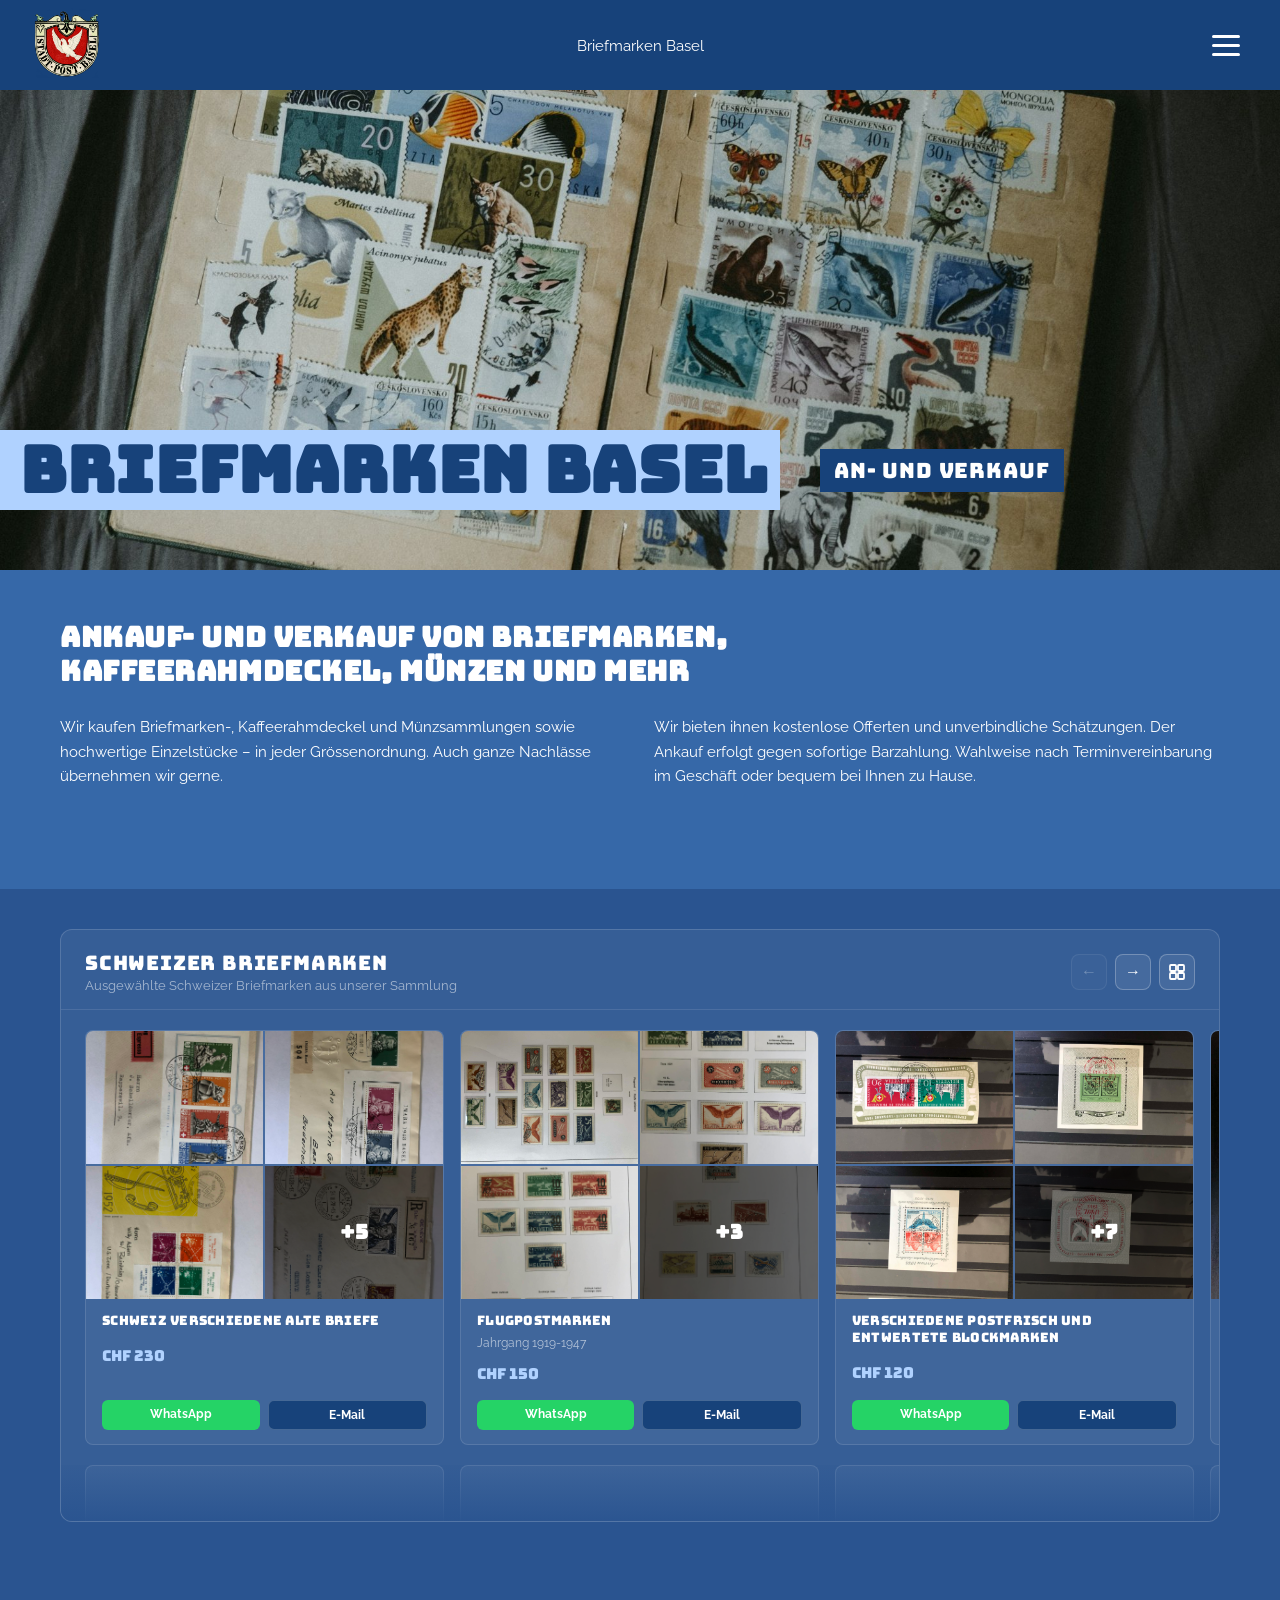
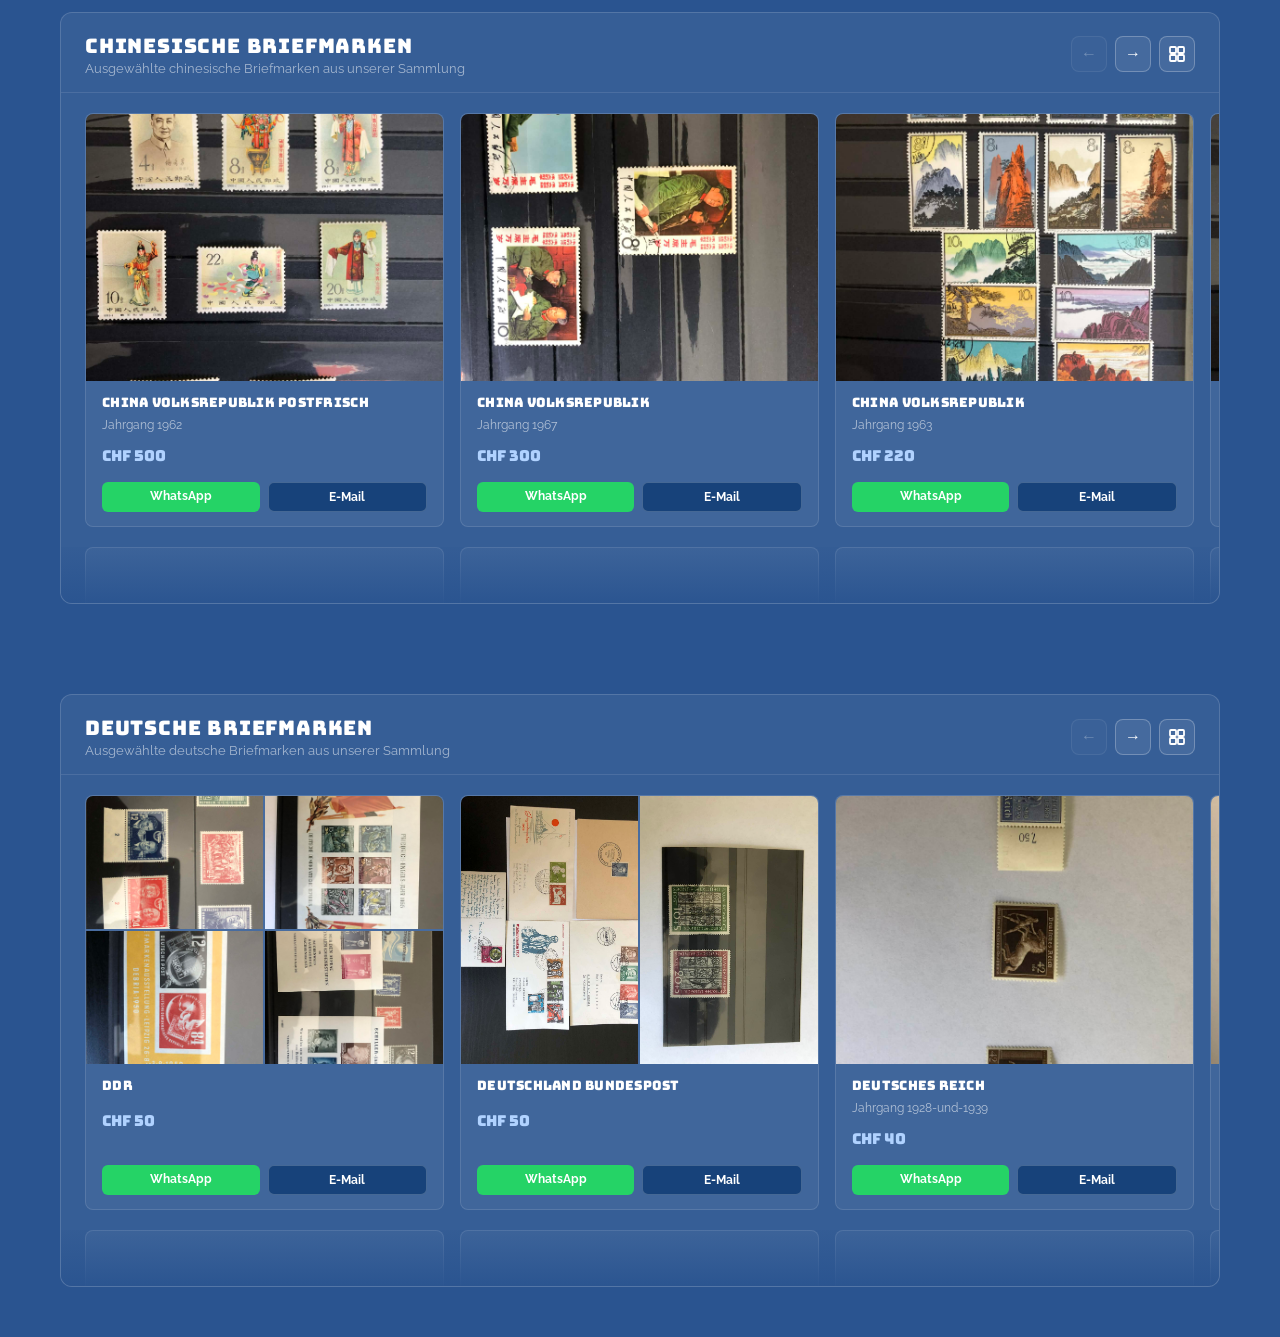
==== commit e361012f: "mobile scrolling" ====
--- a/index.html
+++ b/index.html
@@ -5,7 +5,7 @@
   <meta name="viewport" content="width=device-width, initial-scale=1.0" />
   <title>Briefmarken Basel</title>
   <link href="https://fonts.googleapis.com/css2?family=Bungee&family=Raleway:wght@400;700&display=swap" rel="stylesheet" />
-  <link rel="stylesheet" href="style.css?v=3" />
+  <link rel="stylesheet" href="style.css?v=5" />
 </head>
 <body>
   <header>
@@ -207,10 +207,11 @@
     }
 
     function moveCarousel(dir, id) {
+      if (window.innerWidth <= 640) return; // mobile uses native touch scroll
       var track = document.getElementById('track-' + id);
       var cards = track.querySelectorAll('.product-card');
       if (!cards.length) return;
-      var visibleCount = expandedState[id] ? 6 : (window.innerWidth <= 640 ? 1 : (window.innerWidth <= 900 ? 2 : 3));
+      var visibleCount = expandedState[id] ? 6 : (window.innerWidth <= 900 ? 2 : 3);
       var maxIndex = Math.max(0, cards.length - visibleCount);
       carouselIndexes[id] = Math.max(0, Math.min(carouselIndexes[id] + dir, maxIndex));
       var cardWidth = cards[0].offsetWidth + 16;
--- a/style.css
+++ b/style.css
@@ -539,7 +539,20 @@
 @media (max-width: 640px) {
   .rarities-section { padding: 20px 16px 28px 16px; }
   .rarities-card-title { font-size: 16px; }
-  .product-card { flex: 0 0 calc(80vw - 32px); }
+  .product-card { flex: 0 0 calc(80vw - 32px); scroll-snap-align: start; }
+  .carousel-track.track-expanded .product-card { flex: 0 0 calc(50% - 8px) !important; scroll-snap-align: unset; }
+  /* Native touch scroll on mobile */
+  .carousel-track-wrapper {
+    overflow-x: auto !important;
+    overflow-y: hidden;
+    scroll-snap-type: x mandatory;
+    -webkit-overflow-scrolling: touch;
+    scrollbar-width: none;
+    -ms-overflow-style: none;
+  }
+  .carousel-track-wrapper::-webkit-scrollbar { display: none; }
+  /* Hide arrow buttons — swipe instead */
+  .carousel-btn:not(#expand-sw):not(#expand-ch):not(#expand-de) { display: none !important; }
 }
 @media (min-width: 641px) and (max-width: 900px) {
   .rarities-section { padding: 32px 36px 40px 36px; }
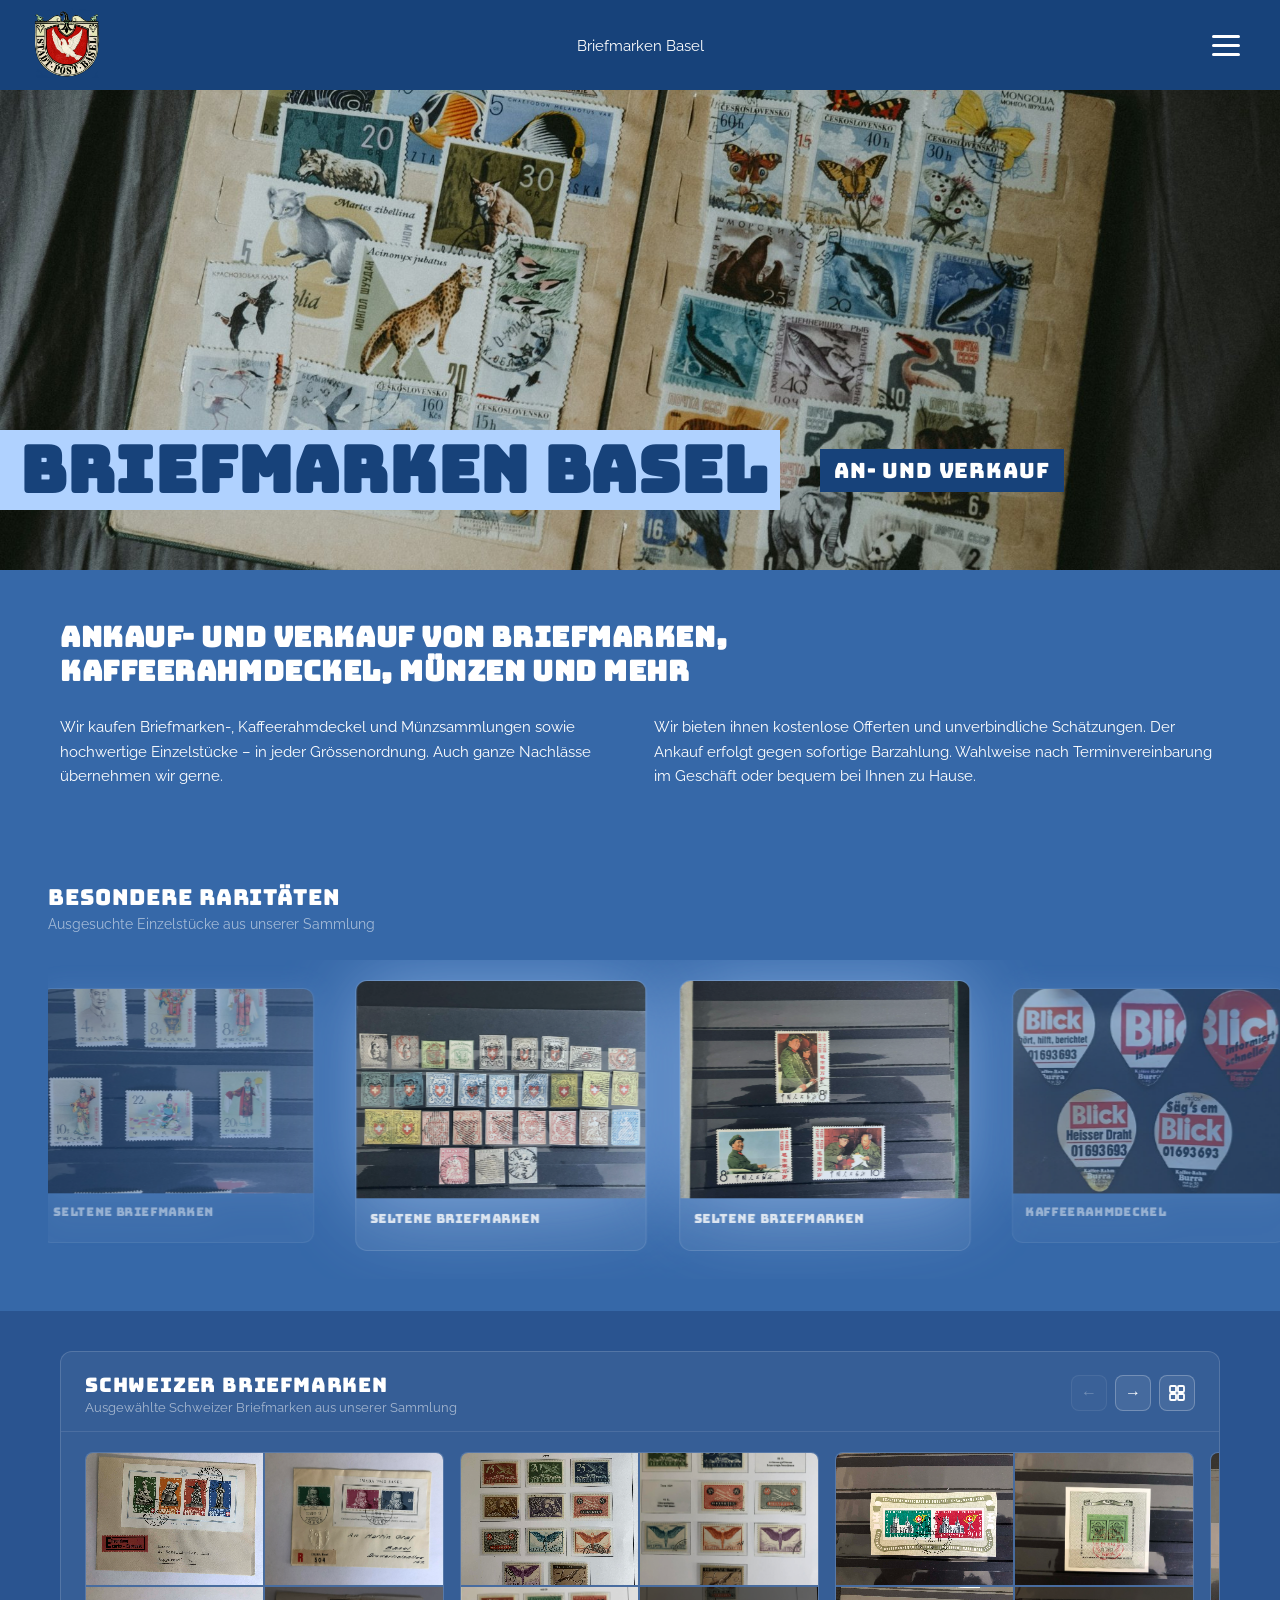
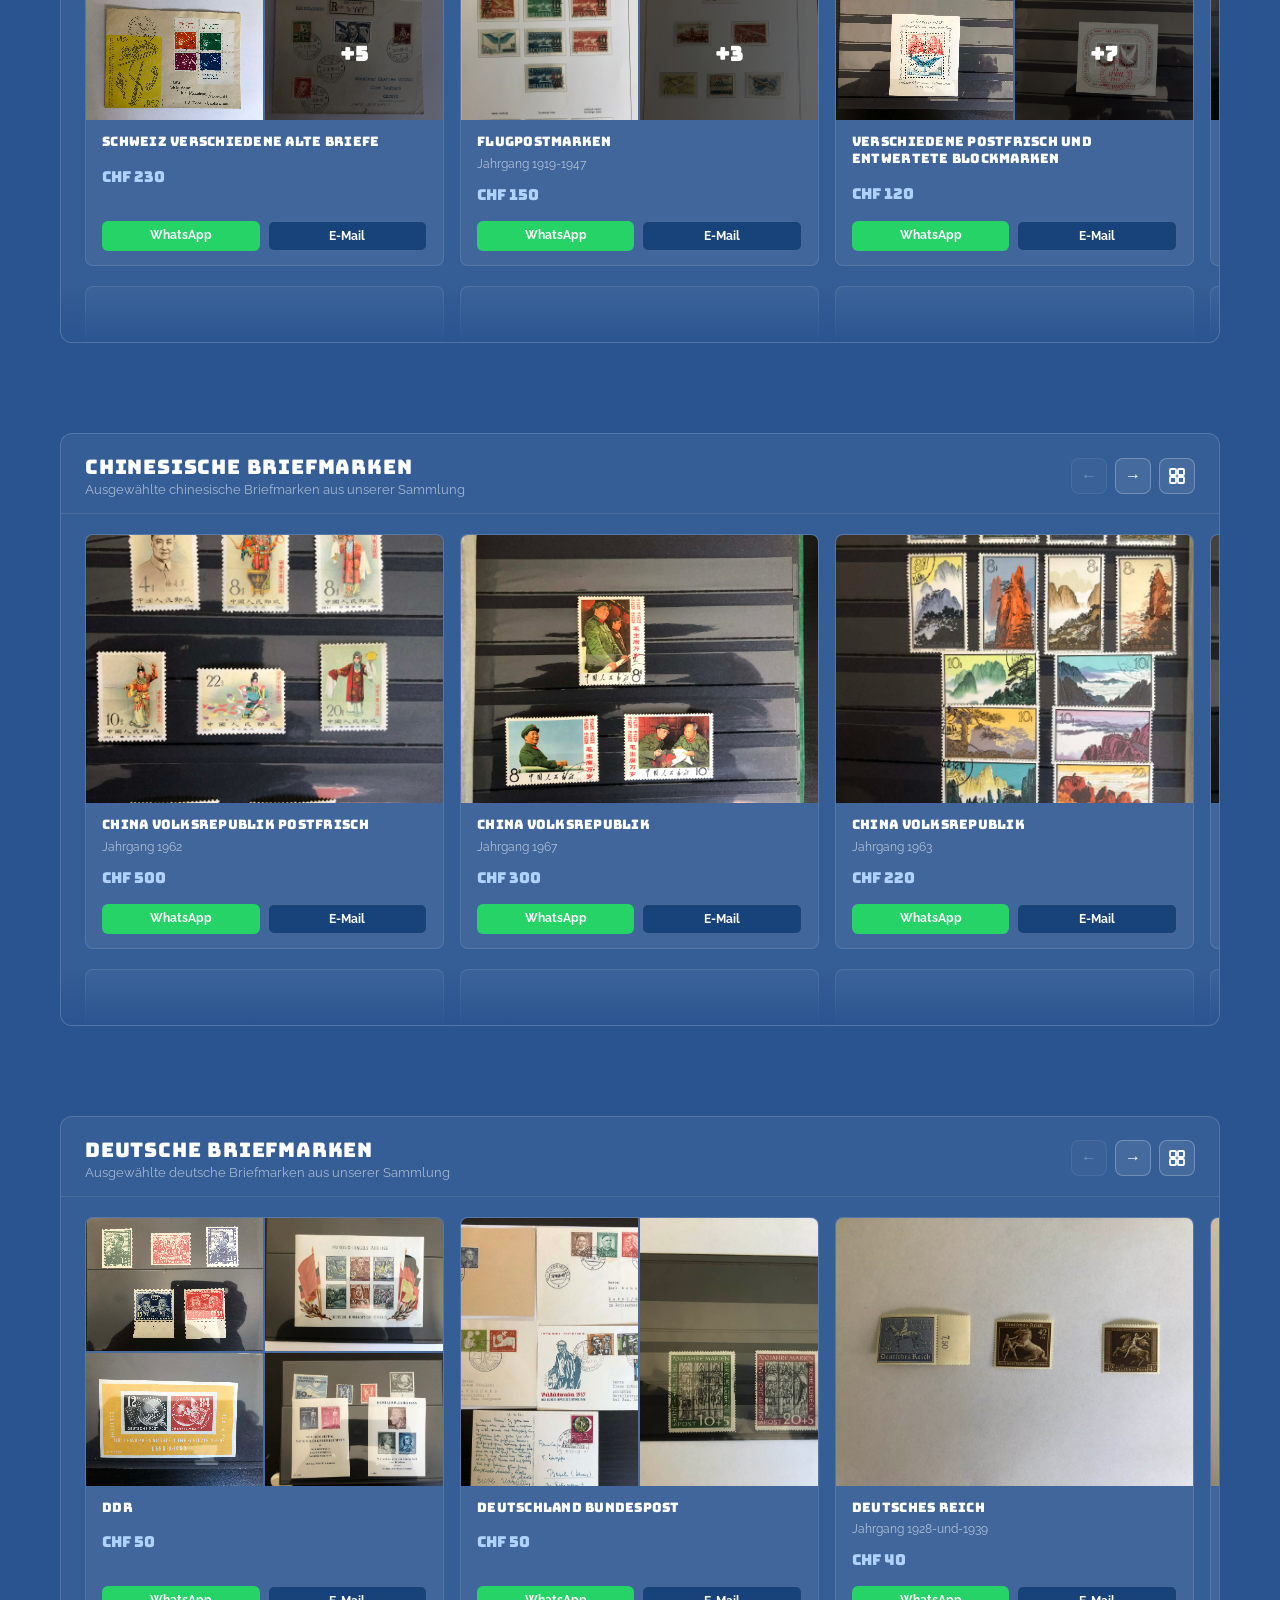
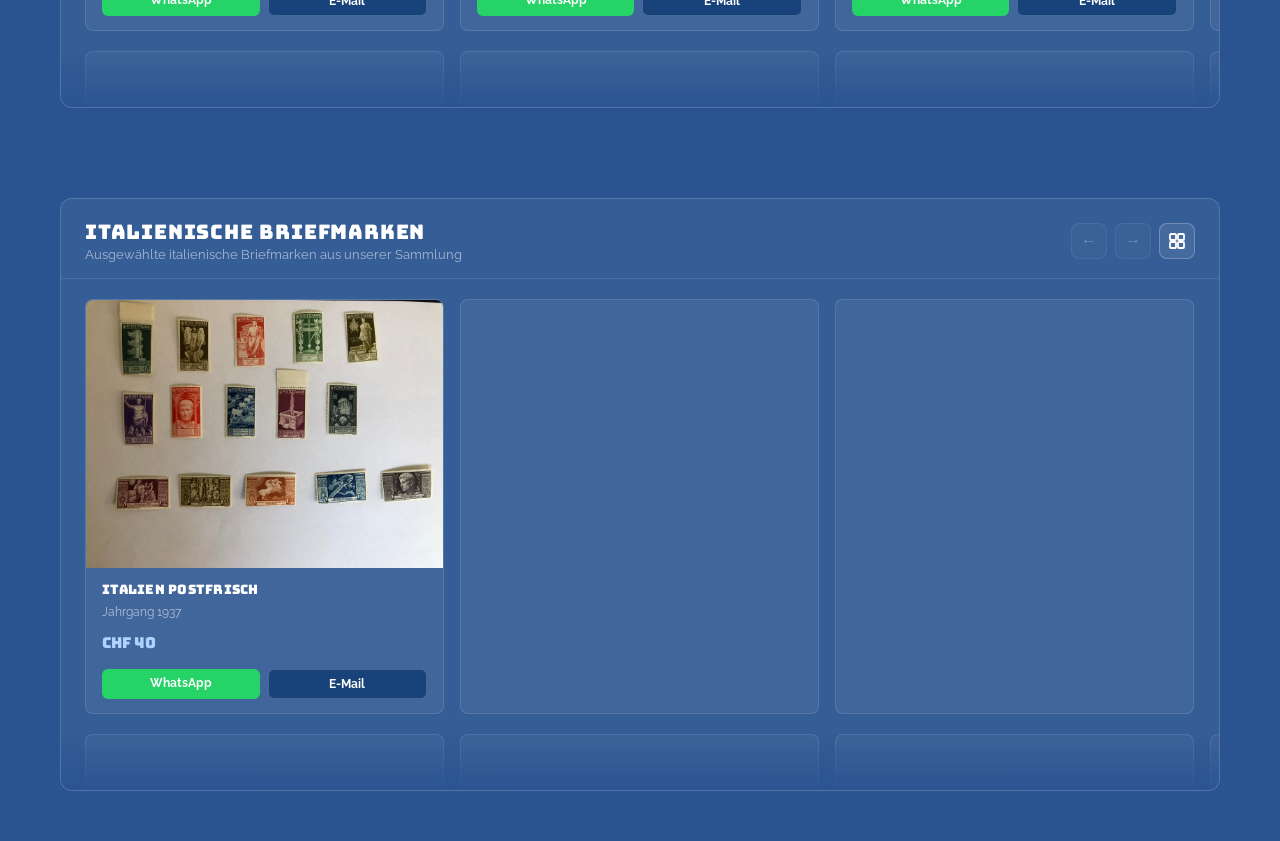
==== commit b7c75b32: "seltene Wheel" ====
--- a/index.html
+++ b/index.html
@@ -5,7 +5,7 @@
   <meta name="viewport" content="width=device-width, initial-scale=1.0" />
   <title>Briefmarken Basel</title>
   <link href="https://fonts.googleapis.com/css2?family=Bungee&family=Raleway:wght@400;700&display=swap" rel="stylesheet" />
-  <link rel="stylesheet" href="style.css?v=5" />
+  <link rel="stylesheet" href="style.css?v=10" />
 </head>
 <body>
   <header>
@@ -42,6 +42,17 @@
     </div>
   </section>
 
+  <!-- RARITÄTEN SPOTLIGHT -->
+  <section class="spotlight-section">
+    <div class="spotlight-header">
+      <div class="spotlight-title">Besondere Raritäten</div>
+      <div class="spotlight-subtitle">Ausgesuchte Einzelstücke aus unserer Sammlung</div>
+    </div>
+    <div class="spotlight-scroller">
+      <div class="spotlight-track" id="spotlight-track"></div>
+    </div>
+  </section>
+
   <!-- SCHWEIZER BRIEFMARKEN -->
   <section class="rarities-section">
     <div class="rarities-card">
@@ -116,6 +127,33 @@
       </div>
       <div class="carousel-track-wrapper" id="wrapper-de">
         <div class="carousel-track" id="track-de"></div>
+      </div>
+      <div class="carousel-peek-row">
+        <div class="peek-card"></div><div class="peek-card"></div><div class="peek-card"></div><div class="peek-card"></div>
+      </div>
+    </div>
+  </section>
+
+  <!-- ITALIENISCHE BRIEFMARKEN -->
+  <section class="rarities-section">
+    <div class="rarities-card">
+      <div class="rarities-card-header">
+        <div>
+          <div class="rarities-card-title">Italienische Briefmarken</div>
+          <div class="rarities-card-subtitle">Ausgewählte italienische Briefmarken aus unserer Sammlung</div>
+        </div>
+        <div class="carousel-btns">
+          <button class="carousel-btn" id="prev-it" onclick="moveCarousel(-1,'it')">&#8592;</button>
+          <button class="carousel-btn" id="next-it" onclick="moveCarousel(1,'it')">&#8594;</button>
+          <button class="carousel-btn" id="expand-it" onclick="toggleExpand('it')" title="Alle anzeigen">
+            <svg id="icon-it" width="16" height="16" viewBox="0 0 16 16" fill="none" stroke="currentColor" stroke-width="1.8" stroke-linecap="round" stroke-linejoin="round">
+              <rect x="1" y="1" width="6" height="6" rx="1"/><rect x="9" y="1" width="6" height="6" rx="1"/><rect x="1" y="9" width="6" height="6" rx="1"/><rect x="9" y="9" width="6" height="6" rx="1"/>
+            </svg>
+          </button>
+        </div>
+      </div>
+      <div class="carousel-track-wrapper" id="wrapper-it">
+        <div class="carousel-track" id="track-it"></div>
       </div>
       <div class="carousel-peek-row">
         <div class="peek-card"></div><div class="peek-card"></div><div class="peek-card"></div><div class="peek-card"></div>
@@ -161,8 +199,8 @@
   </script>
 
   <script>
-    var carouselIndexes = { sw: 0, ch: 0, de: 0 };
-    var expandedState   = { sw: false, ch: false, de: false };
+    var carouselIndexes = { sw: 0, ch: 0, de: 0, it: 0 };
+    var expandedState   = { sw: false, ch: false, de: false, it: false };
 
     function buildCard(card) {
       var price = card.price ? 'CHF ' + card.price : 'CHF &mdash;';
@@ -204,6 +242,13 @@
           });
         });
       });
+      // Pad with empty placeholder cards if fewer than 3
+      var needed = 3 - cards.length;
+      for (var p = 0; p < needed; p++) {
+        var ph = document.createElement('div');
+        ph.className = 'product-card product-card-placeholder';
+        track.appendChild(ph);
+      }
     }
 
     function moveCarousel(dir, id) {
@@ -287,16 +332,79 @@
       if (e.key === 'ArrowRight') lightboxNav(1);
     });
 
+    // Spotlight infinite scroller
+    var spotlightImages = [
+      { src: 'images/selten/selten-briefmarken.jpeg',           name: 'Seltene Briefmarken' },
+      { src: 'images/selten/selten-briefmarkenn.jpeg',          name: 'Seltene Briefmarken' },
+      { src: 'images/selten/seltene-briefmarken.jpeg',          name: 'Seltene Briefmarken' },
+      { src: 'images/selten/selten-kaffeerahmdeckel-blick.jpeg', name: 'Kaffeerahmdeckel' },
+      { src: 'images/selten/vorlaufer-briefmarken-selten.jpeg', name: 'Vorläufer Briefmarken' }
+    ];
+    (function() {
+      var track = document.getElementById('spotlight-track');
+      var CARD_W = 300, GAP = 24, SPEED = 0.6;
+      var scrollPos = 0, paused = false;
+
+      // Triple items for seamless loop
+      var allItems = spotlightImages.concat(spotlightImages).concat(spotlightImages);
+      allItems.forEach(function(item) {
+        var enc = encodeURIComponent(item.name);
+        var div = document.createElement('div');
+        div.className = 'spotlight-card';
+        div.innerHTML =
+          '<div class="spotlight-img-wrap"><img src="' + item.src + '" alt="' + item.name + '" /></div>' +
+          '<div class="spotlight-info"><div class="spotlight-name">' + item.name + '</div></div>';
+        div.querySelector('img').addEventListener('click', function() {
+          openLightbox([item.src], 0);
+        });
+        track.appendChild(div);
+      });
+
+      var loopWidth = spotlightImages.length * (CARD_W + GAP);
+      scrollPos = loopWidth; // start at middle copy
+
+      function animate() {
+        if (!paused) {
+          scrollPos += SPEED;
+          if (scrollPos >= loopWidth * 2) scrollPos -= loopWidth;
+        }
+        track.style.transform = 'translateX(-' + scrollPos + 'px)';
+
+        // Center effect
+        var scroller = track.parentElement;
+        var centerX = scroller.getBoundingClientRect().left + scroller.offsetWidth / 2;
+        var cards = track.querySelectorAll('.spotlight-card');
+        cards.forEach(function(card) {
+          var r = card.getBoundingClientRect();
+          var cardCenter = r.left + r.width / 2;
+          var dist = Math.abs(cardCenter - centerX);
+          var maxD = scroller.offsetWidth * 0.55;
+          var ratio = Math.min(dist / maxD, 1);
+          var opacity = 1 - ratio * 0.72;
+          var scale  = 1 - ratio * 0.12;
+          var glow   = (1 - ratio) * 55;
+          card.style.opacity   = opacity;
+          card.style.transform = 'scale(' + scale + ')';
+          card.style.filter    = 'drop-shadow(0 0 ' + glow + 'px rgba(176,210,255,' + (1 - ratio) * 0.9 + '))';
+        });
+
+        requestAnimationFrame(animate);
+      }
+      animate();
+    })();
+
     // Load cards from JSON
     fetch('cards.json?v=' + Date.now())
       .then(function(r) { return r.json(); })
       .then(function(data) {
-        renderTrack('track-sw', data.schweiz    || []);
-        renderTrack('track-ch', data.china      || []);
-        renderTrack('track-de', data.deutschland|| []);
+        renderTrack('track-sw', data.schweiz     || []);
+        renderTrack('track-ch', data.china       || []);
+        renderTrack('track-de', data.deutschland || []);
+        renderTrack('track-it', data.italien     || []);
         moveCarousel(0, 'sw');
         moveCarousel(0, 'ch');
         moveCarousel(0, 'de');
+        moveCarousel(0, 'it');
       })
       .catch(function() {
         ['track-sw','track-ch','track-de'].forEach(function(id) {
--- a/style.css
+++ b/style.css
@@ -129,7 +129,7 @@
 }
 .main-section {
   background-color: #3668A8;
-  padding: 50px 60px 60px 60px;
+  padding: 50px 60px 30px 60px;
   display: grid;
   grid-template-columns: 1fr;
   gap: 48px;
@@ -412,6 +412,12 @@
   border-radius: 8px 8px 0 0;
 }
 .rarities-card.expanded .carousel-peek-row { display: none; }
+.product-card-placeholder {
+  background: rgba(255,255,255,0.05);
+  border: 1px solid rgba(255,255,255,0.12);
+  border-radius: 8px;
+  pointer-events: none;
+}
 .carousel-track {
   display: flex;
   gap: 16px;
@@ -539,9 +545,9 @@
 @media (max-width: 640px) {
   .rarities-section { padding: 20px 16px 28px 16px; }
   .rarities-card-title { font-size: 16px; }
-  .product-card { flex: 0 0 calc(80vw - 32px); scroll-snap-align: start; }
+  .product-card { flex: 0 0 calc(80vw - 32px); scroll-snap-align: center; }
   .carousel-track.track-expanded .product-card { flex: 0 0 calc(50% - 8px) !important; scroll-snap-align: unset; }
-  /* Native touch scroll on mobile */
+  /* Native touch scroll on mobile — cards snap to center */
   .carousel-track-wrapper {
     overflow-x: auto !important;
     overflow-y: hidden;
@@ -549,10 +555,14 @@
     -webkit-overflow-scrolling: touch;
     scrollbar-width: none;
     -ms-overflow-style: none;
+    padding: 0 10vw;
   }
   .carousel-track-wrapper::-webkit-scrollbar { display: none; }
   /* Hide arrow buttons — swipe instead */
   .carousel-btn:not(#expand-sw):not(#expand-ch):not(#expand-de) { display: none !important; }
+  /* Peek row: 1 full card + sliver of 2nd peeking from right */
+  .peek-card { flex: 0 0 calc(80vw - 32px); }
+  .carousel-peek-row { margin-top: 0; padding: 8px 0 20px 10vw; gap: 4vw; overflow-x: clip; overflow-y: hidden; }
 }
 @media (min-width: 641px) and (max-width: 900px) {
   .rarities-section { padding: 32px 36px 40px 36px; }
@@ -838,3 +848,75 @@
     padding: 32px 36px 48px 36px;
   }
 }
+
+/* ── RARITÄTEN SPOTLIGHT ── */
+.spotlight-section {
+  padding: 24px 0 32px 48px;
+}
+.spotlight-header {
+  margin-bottom: 28px;
+  padding-right: 48px;
+}
+.spotlight-title {
+  font-family: 'Bungee', sans-serif;
+  font-size: 22px;
+  color: #fff;
+  letter-spacing: 0.04em;
+  text-transform: uppercase;
+}
+.spotlight-subtitle {
+  font-family: 'Raleway', sans-serif;
+  font-size: 14px;
+  color: rgba(255,255,255,0.55);
+  margin-top: 4px;
+}
+.spotlight-scroller {
+  overflow: hidden;
+  padding: 16px 0 24px 0;
+}
+.spotlight-track {
+  display: flex;
+  gap: 24px;
+  will-change: transform;
+}
+.spotlight-card {
+  flex: 0 0 300px;
+  background: rgba(255,255,255,0.07);
+  border: 1px solid rgba(255,255,255,0.15);
+  border-radius: 12px;
+  overflow: hidden;
+  cursor: pointer;
+  transition: border-color 0.2s;
+}
+.spotlight-card:hover { border-color: rgba(176,210,255,0.5); }
+.spotlight-img-wrap {
+  width: 100%;
+  aspect-ratio: 4 / 3;
+  overflow: hidden;
+}
+.spotlight-img-wrap img {
+  width: 100%;
+  height: 100%;
+  object-fit: cover;
+  display: block;
+  cursor: zoom-in;
+}
+.spotlight-info {
+  padding: 12px 14px 14px 14px;
+}
+.spotlight-name {
+  font-family: 'Bungee', sans-serif;
+  font-size: 13px;
+  color: #fff;
+  letter-spacing: 0.03em;
+  margin-bottom: 10px;
+}
+.spotlight-btns {
+  display: flex;
+  gap: 8px;
+}
+@media (max-width: 640px) {
+  .spotlight-section { padding: 28px 0 20px 16px; }
+  .spotlight-header { padding-right: 16px; }
+  .spotlight-card { flex: 0 0 240px; }
+}
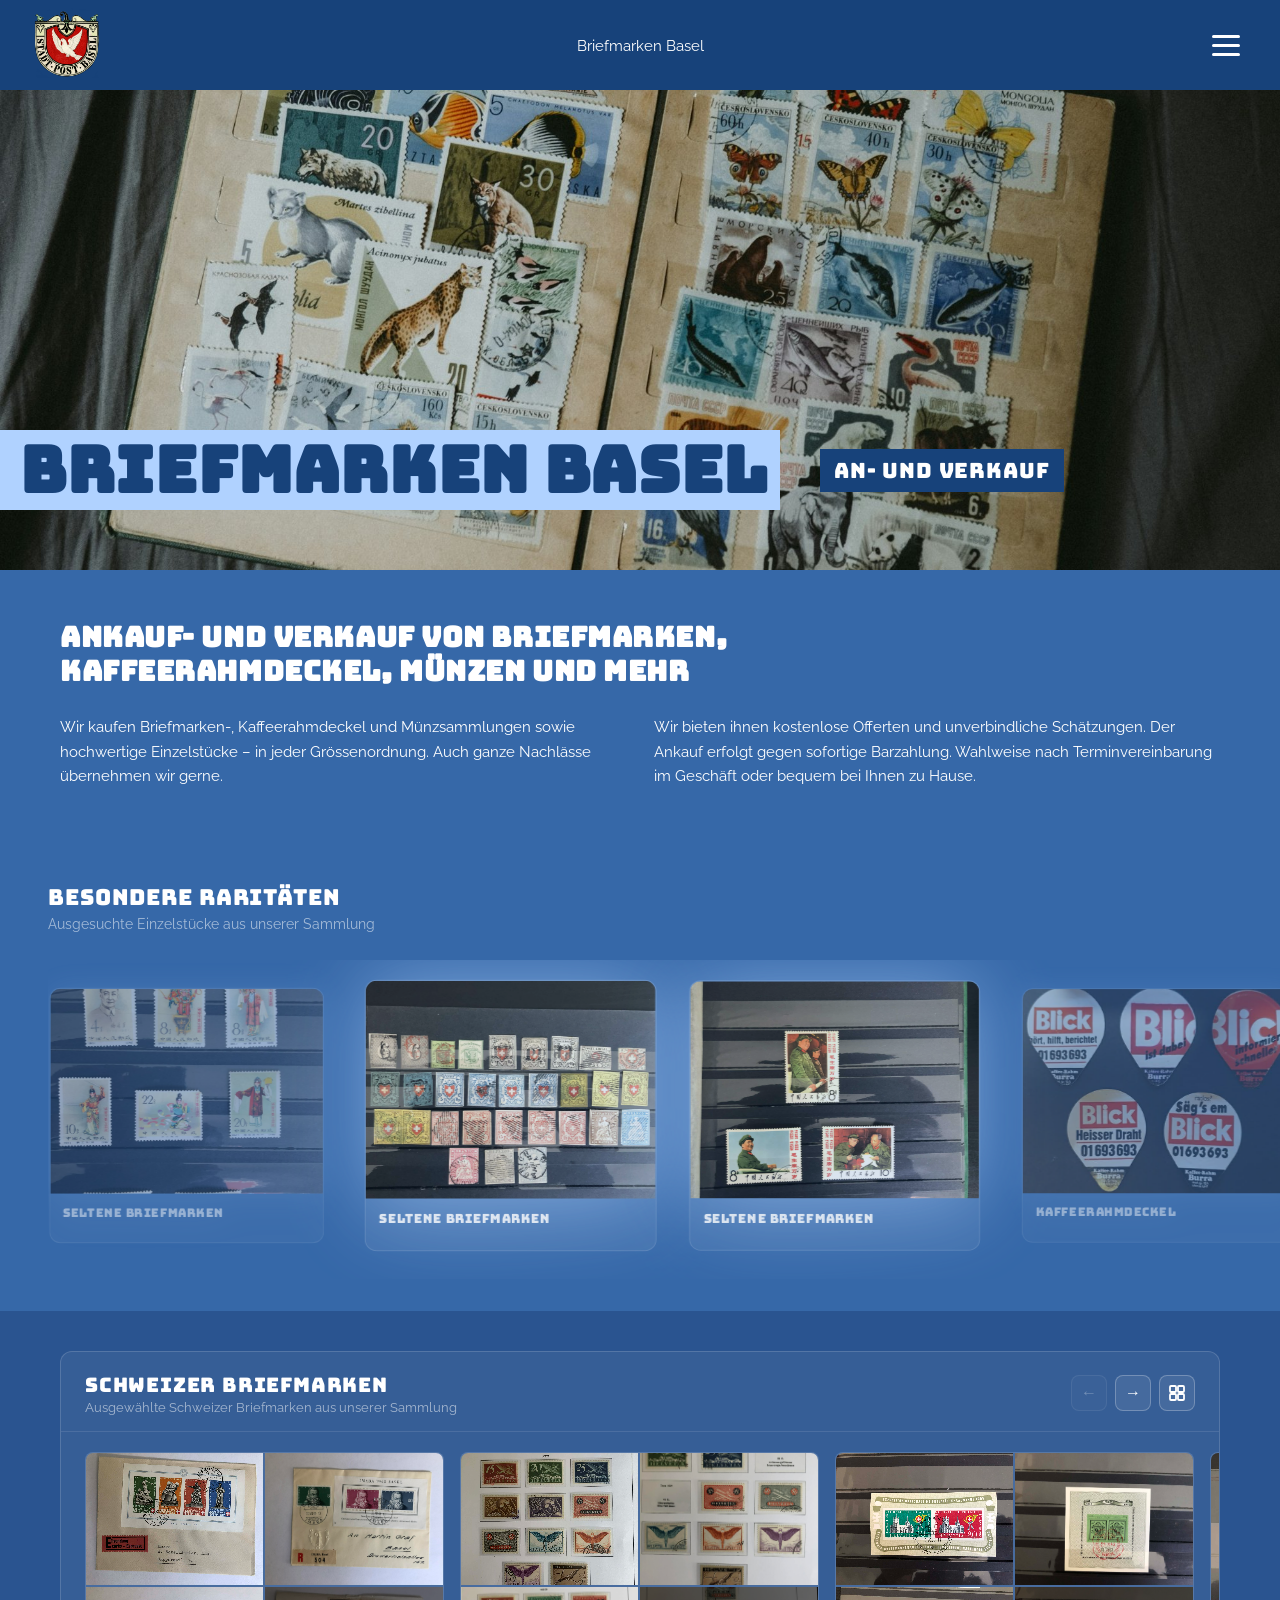
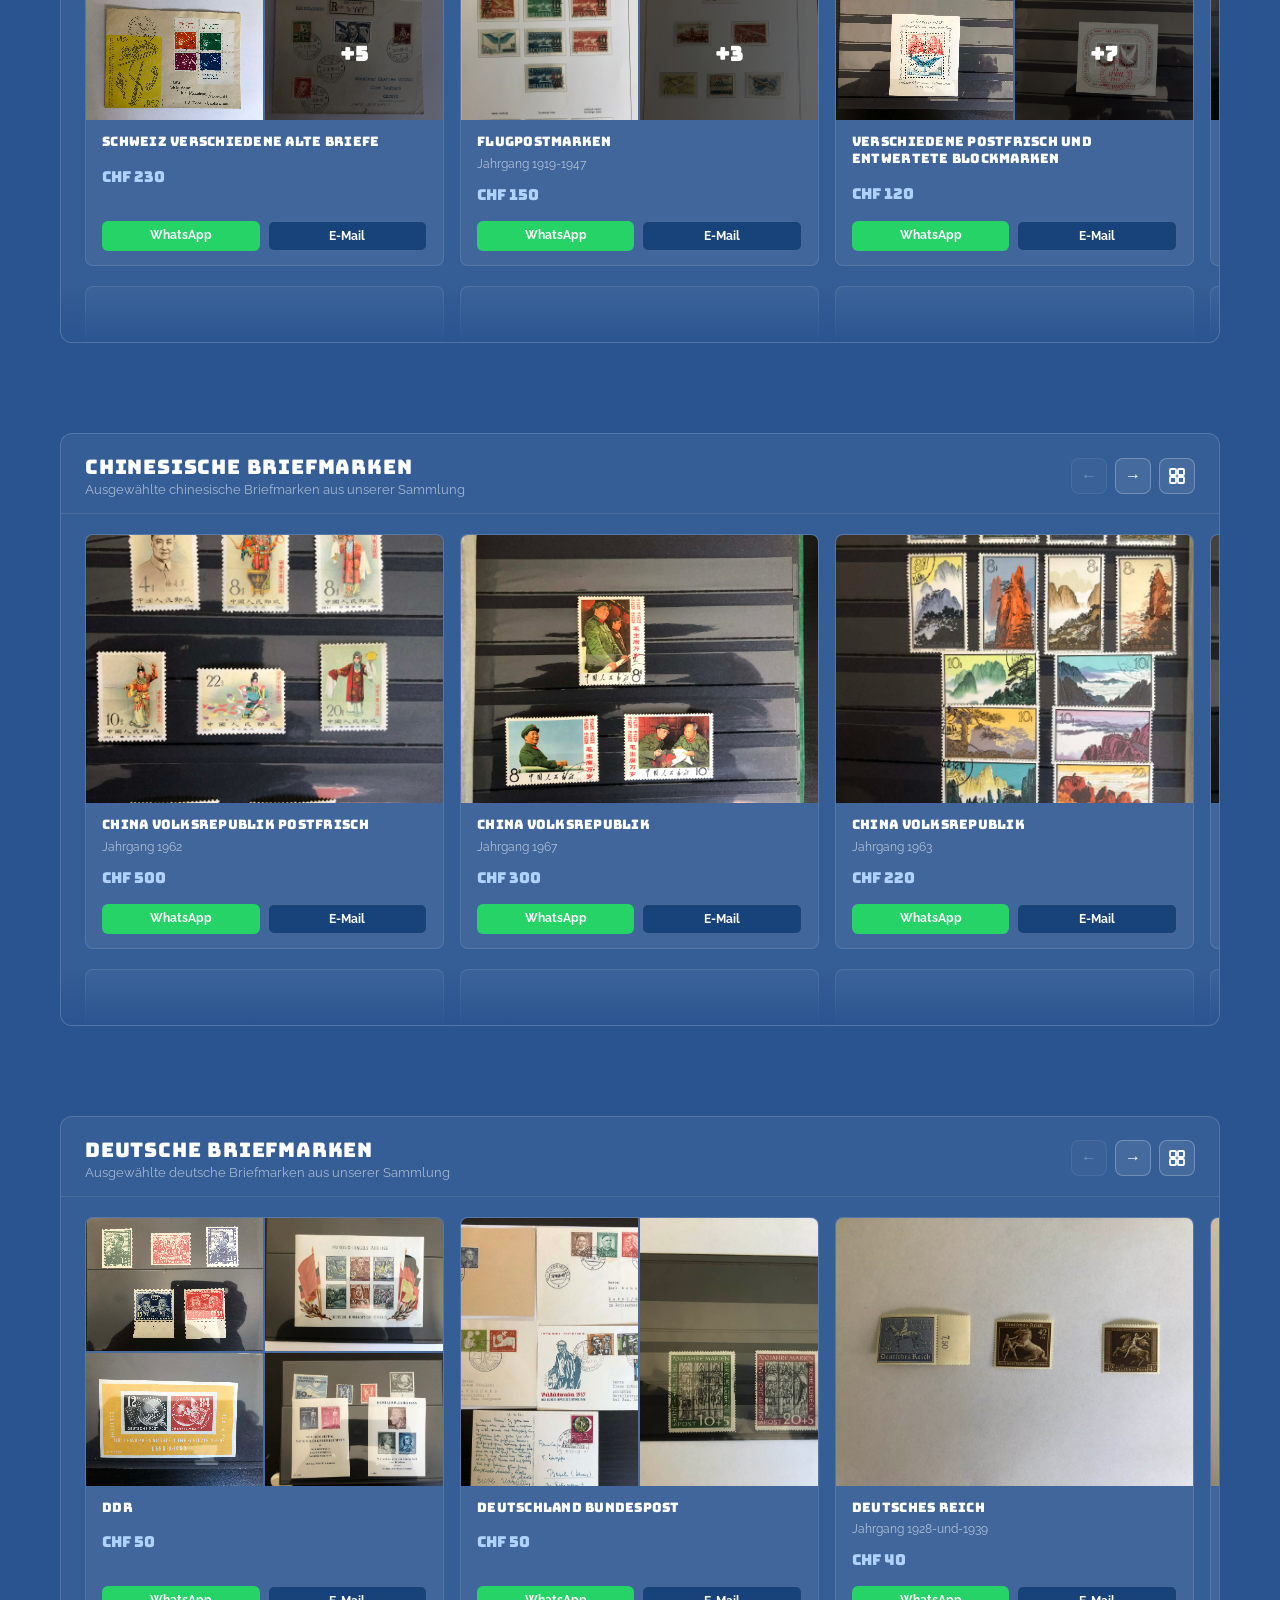
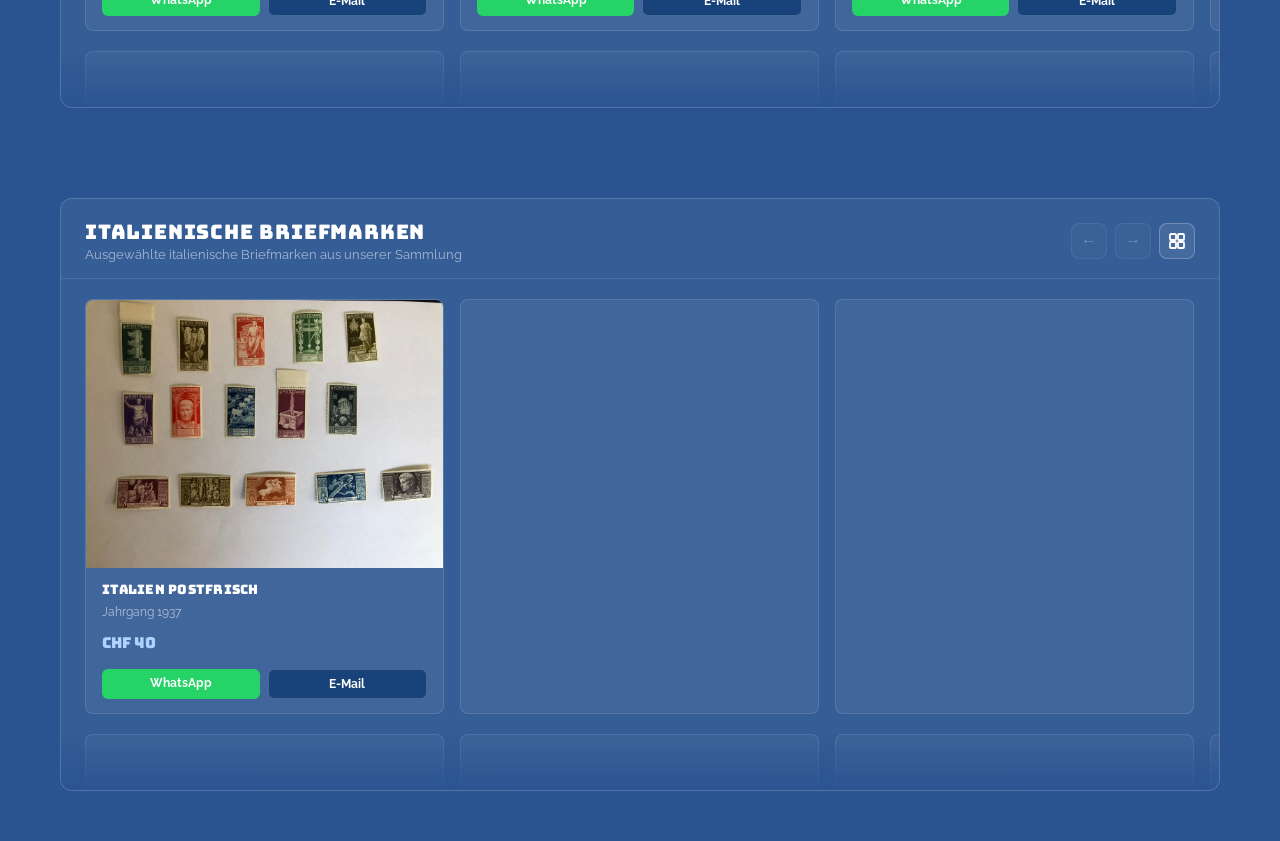
==== commit 7f3d1dfa: "2nd placeholder cards disapear" ====
--- a/index.html
+++ b/index.html
@@ -5,7 +5,7 @@
   <meta name="viewport" content="width=device-width, initial-scale=1.0" />
   <title>Briefmarken Basel</title>
   <link href="https://fonts.googleapis.com/css2?family=Bungee&family=Raleway:wght@400;700&display=swap" rel="stylesheet" />
-  <link rel="stylesheet" href="style.css?v=10" />
+  <link rel="stylesheet" href="style.css?v=11" />
 </head>
 <body>
   <header>
--- a/style.css
+++ b/style.css
@@ -418,6 +418,7 @@
   border-radius: 8px;
   pointer-events: none;
 }
+.track-expanded .product-card-placeholder { display: none; }
 .carousel-track {
   display: flex;
   gap: 16px;
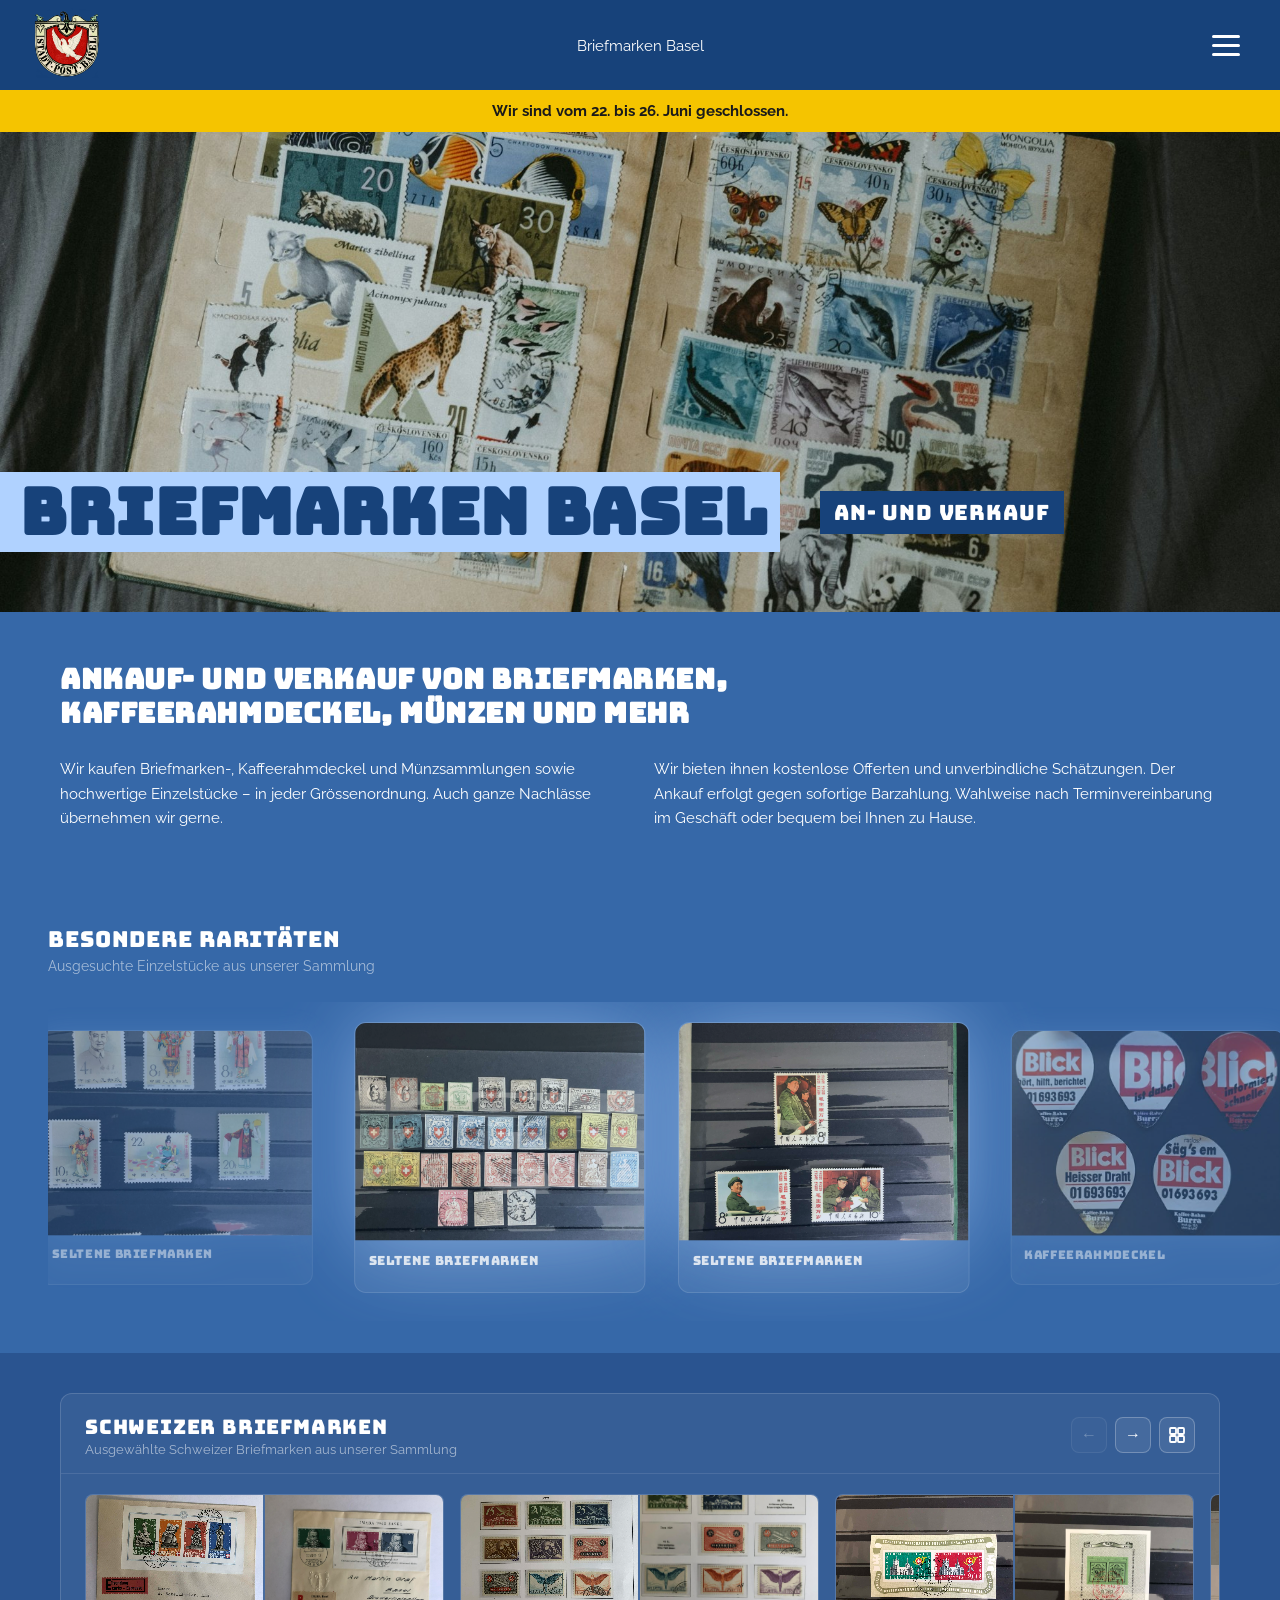
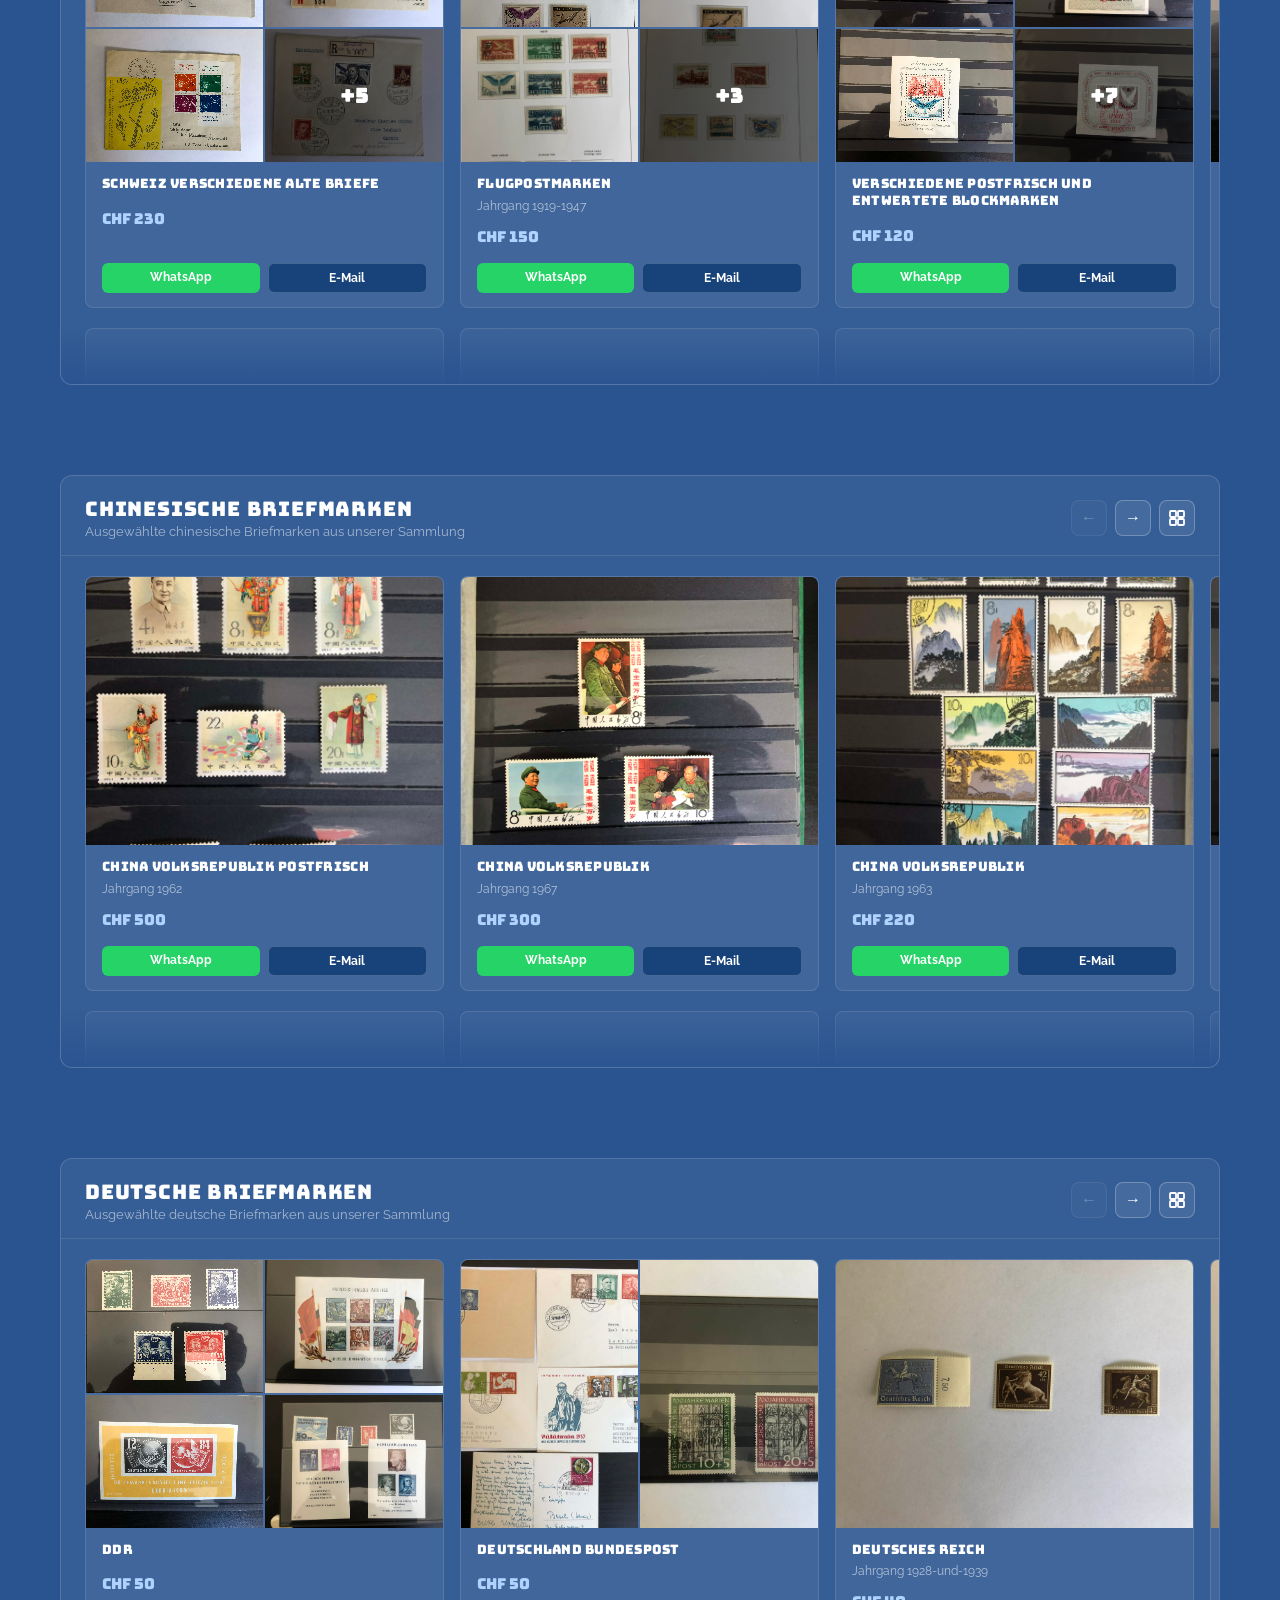
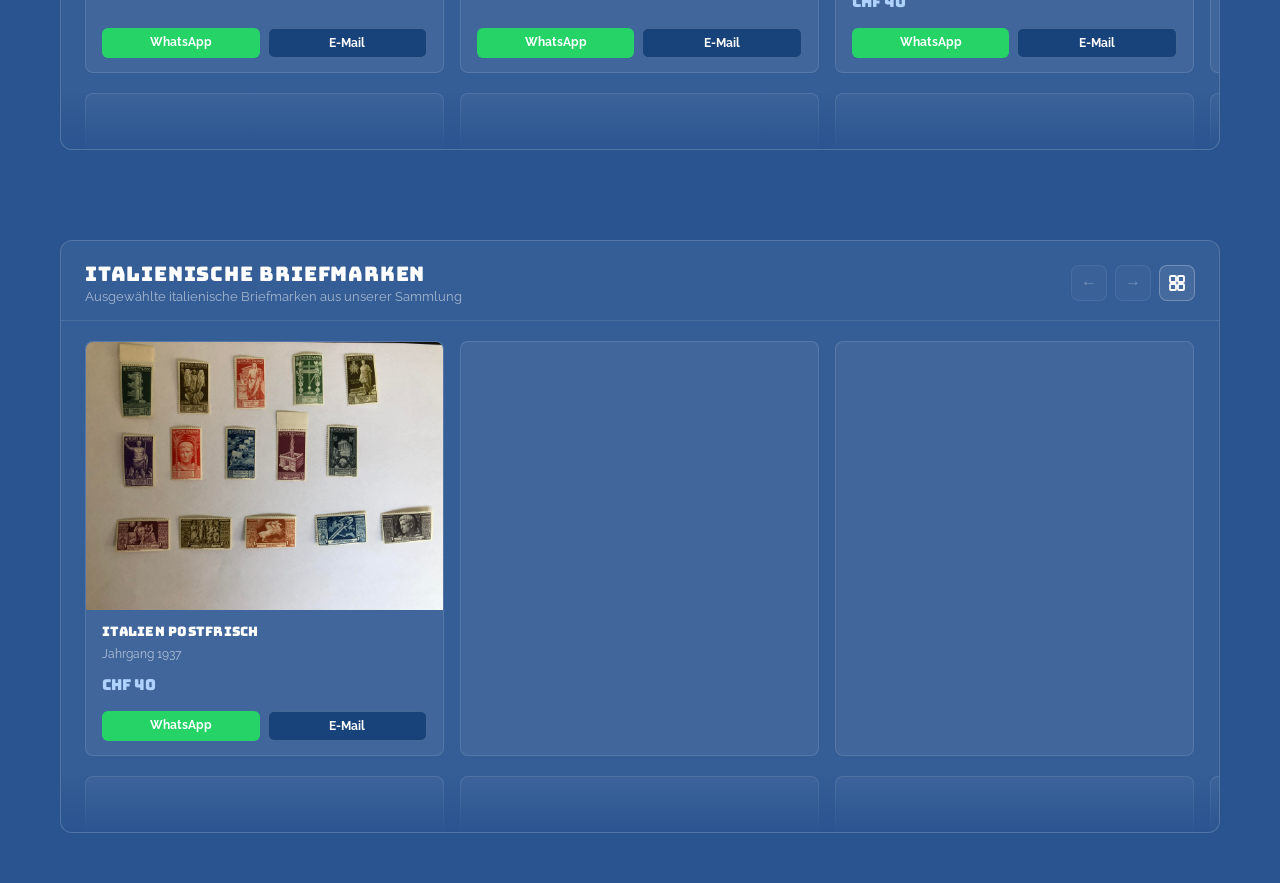
==== commit 34d51ee8: "Vacation Vacation 22-26 Juni" ====
--- a/index.html
+++ b/index.html
@@ -3,8 +3,9 @@
 <head>
   <meta charset="UTF-8" />
   <meta name="viewport" content="width=device-width, initial-scale=1.0" />
-  <title>Briefmarken Basel</title>
+  <title>Briefmarken Ariel Basel – Ankauf & Verkauf</title>
   <link href="https://fonts.googleapis.com/css2?family=Bungee&family=Raleway:wght@400;700&display=swap" rel="stylesheet" />
+  <link rel="icon" type="image/png" href="images/image_1.png" />
   <link rel="stylesheet" href="style.css?v=11" />
 </head>
 <body>
@@ -23,6 +24,14 @@
       </nav>
     </div>
   </header>
+
+  <script>
+    var CLOSED_BANNER = true;
+    var CLOSED_TEXT = "Wir sind vom 22. bis 26. Juni geschlossen.";
+    if (CLOSED_BANNER) {
+      document.write('<div style="background:#F5C400;color:#1a1a1a;text-align:center;padding:12px 20px;font-family:Raleway,sans-serif;font-size:15px;font-weight:700;">' + CLOSED_TEXT + '</div>');
+    }
+  </script>
 
   <section class="hero">
     <img class="hero-bg" src="images/image_2.jpg" alt="Briefmarken Sammlung" />
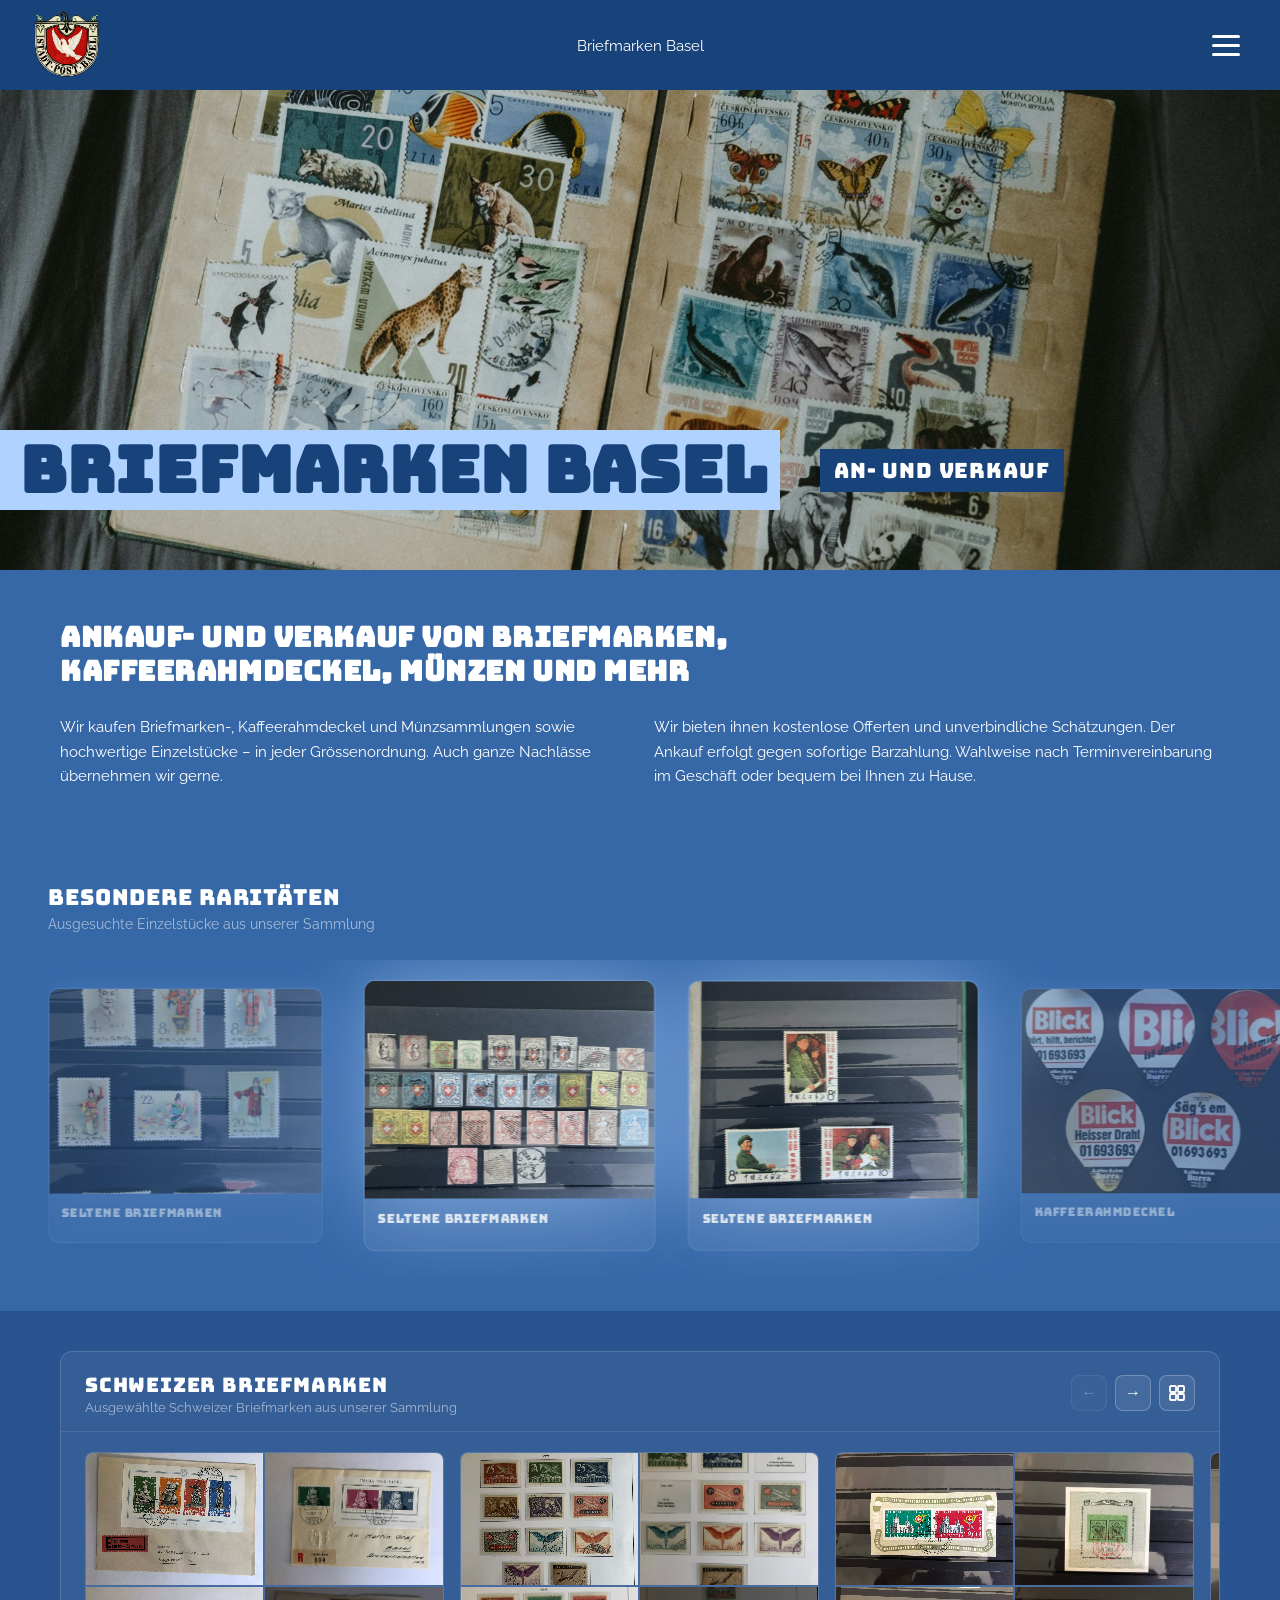
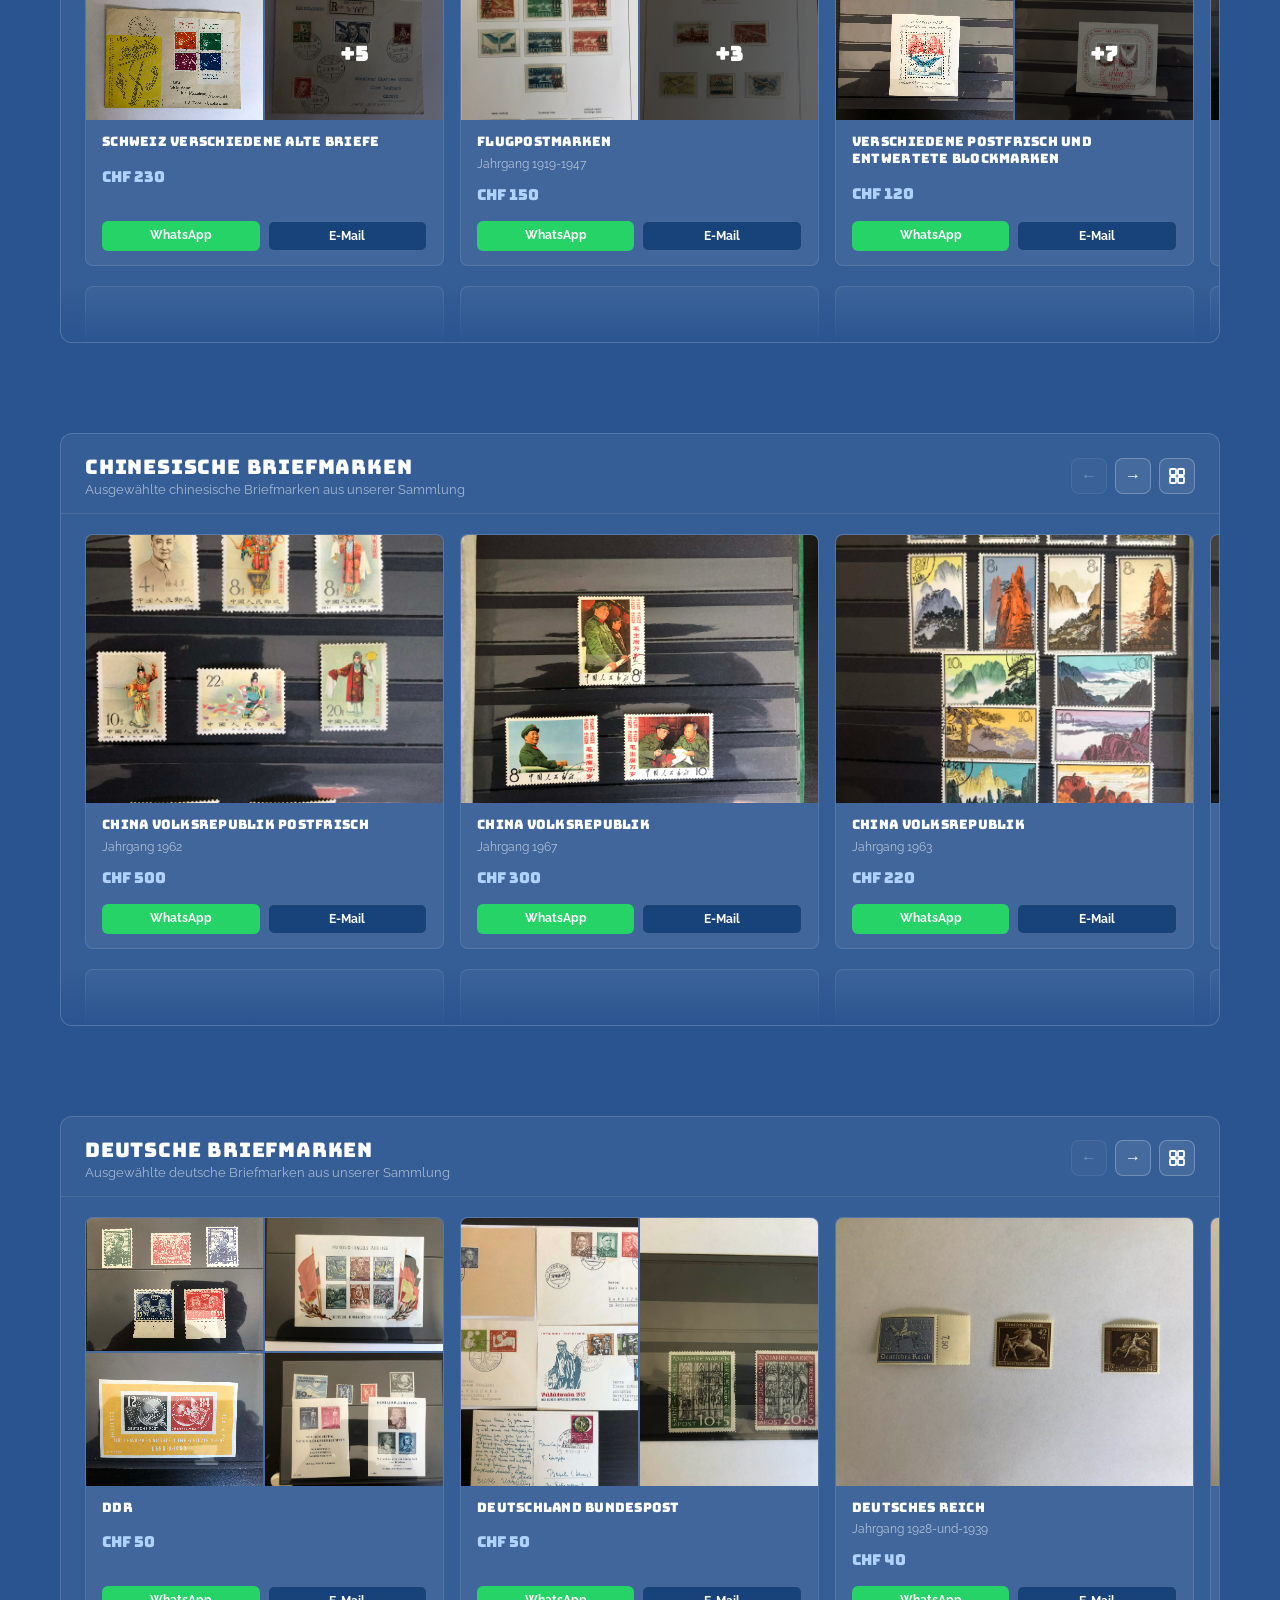
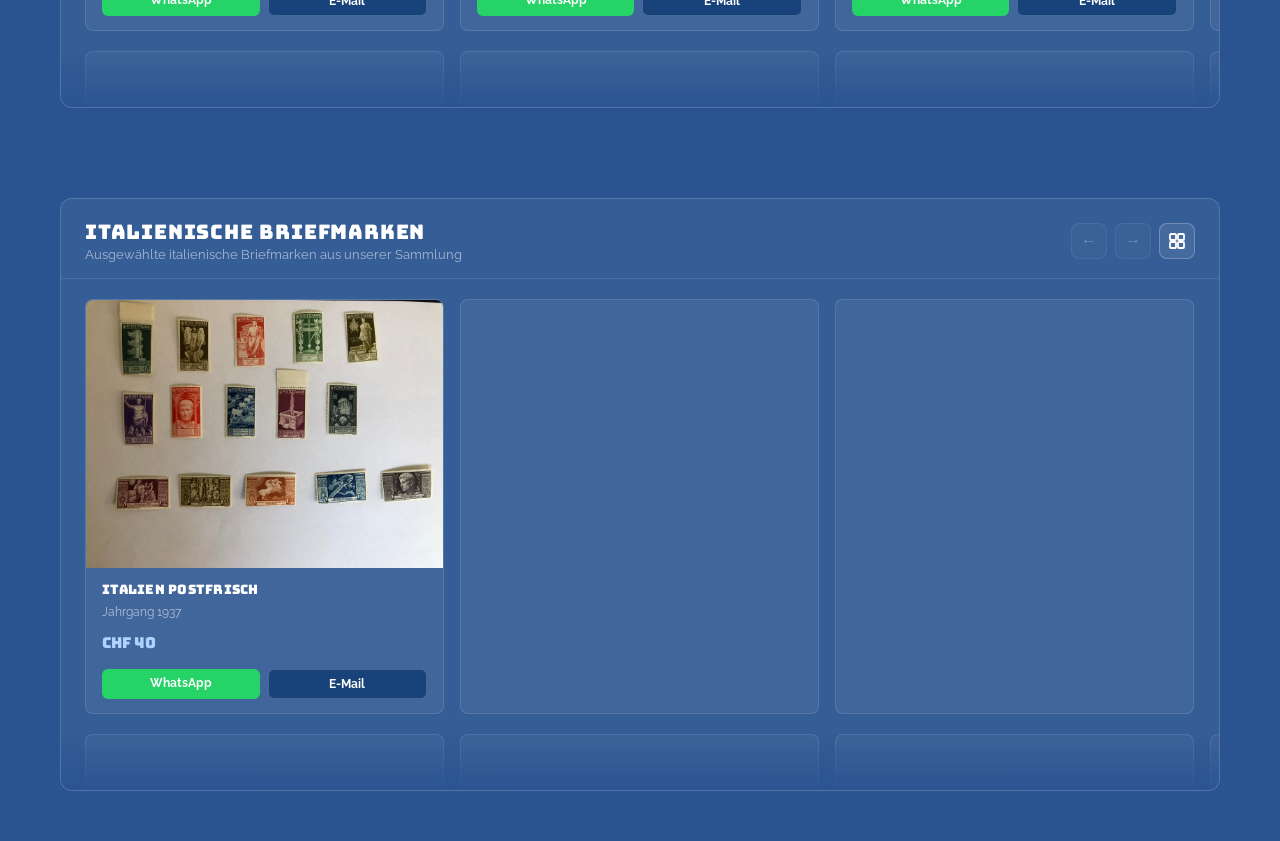
==== commit 6ab94d06: "true true to false banner up" ====
--- a/index.html
+++ b/index.html
@@ -26,7 +26,7 @@
   </header>
 
   <script>
-    var CLOSED_BANNER = true;
+    var CLOSED_BANNER = false;
     var CLOSED_TEXT = "Wir sind vom 22. bis 26. Juni geschlossen.";
     if (CLOSED_BANNER) {
       document.write('<div style="background:#F5C400;color:#1a1a1a;text-align:center;padding:12px 20px;font-family:Raleway,sans-serif;font-size:15px;font-weight:700;">' + CLOSED_TEXT + '</div>');
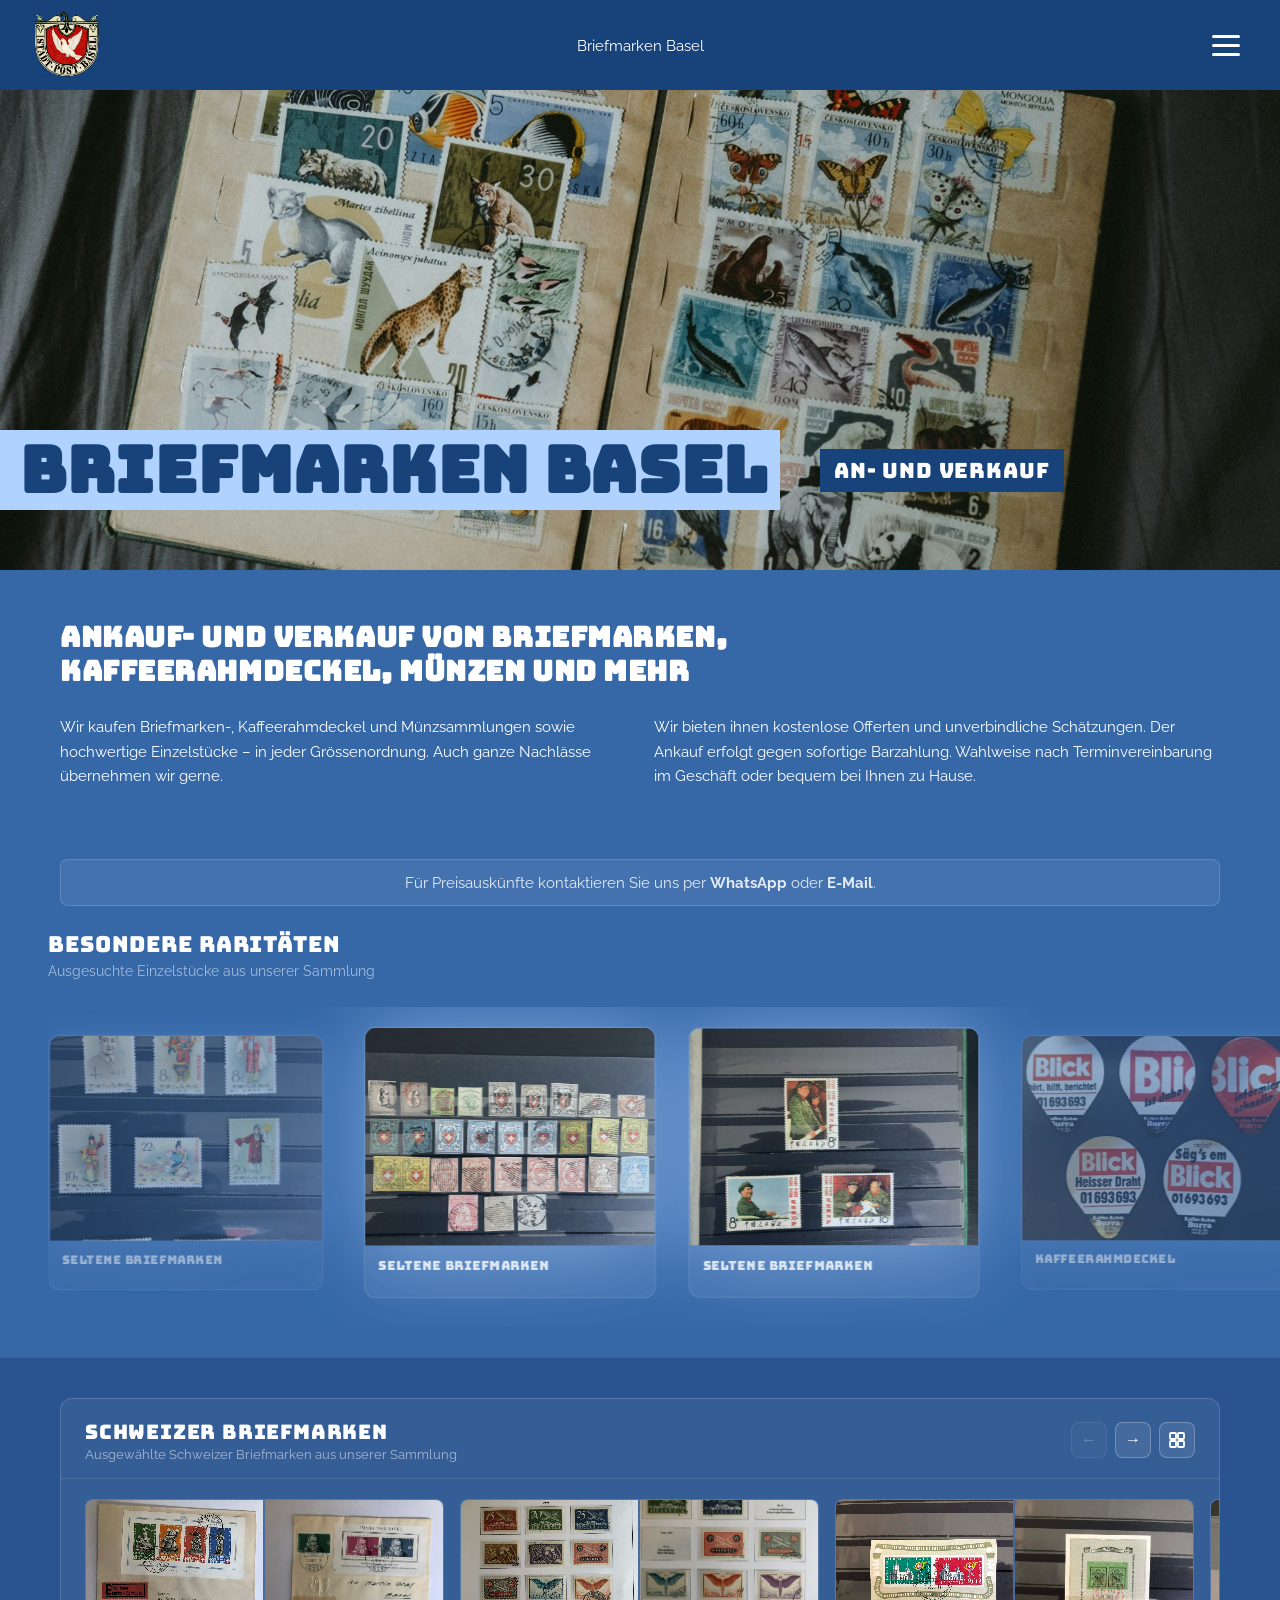
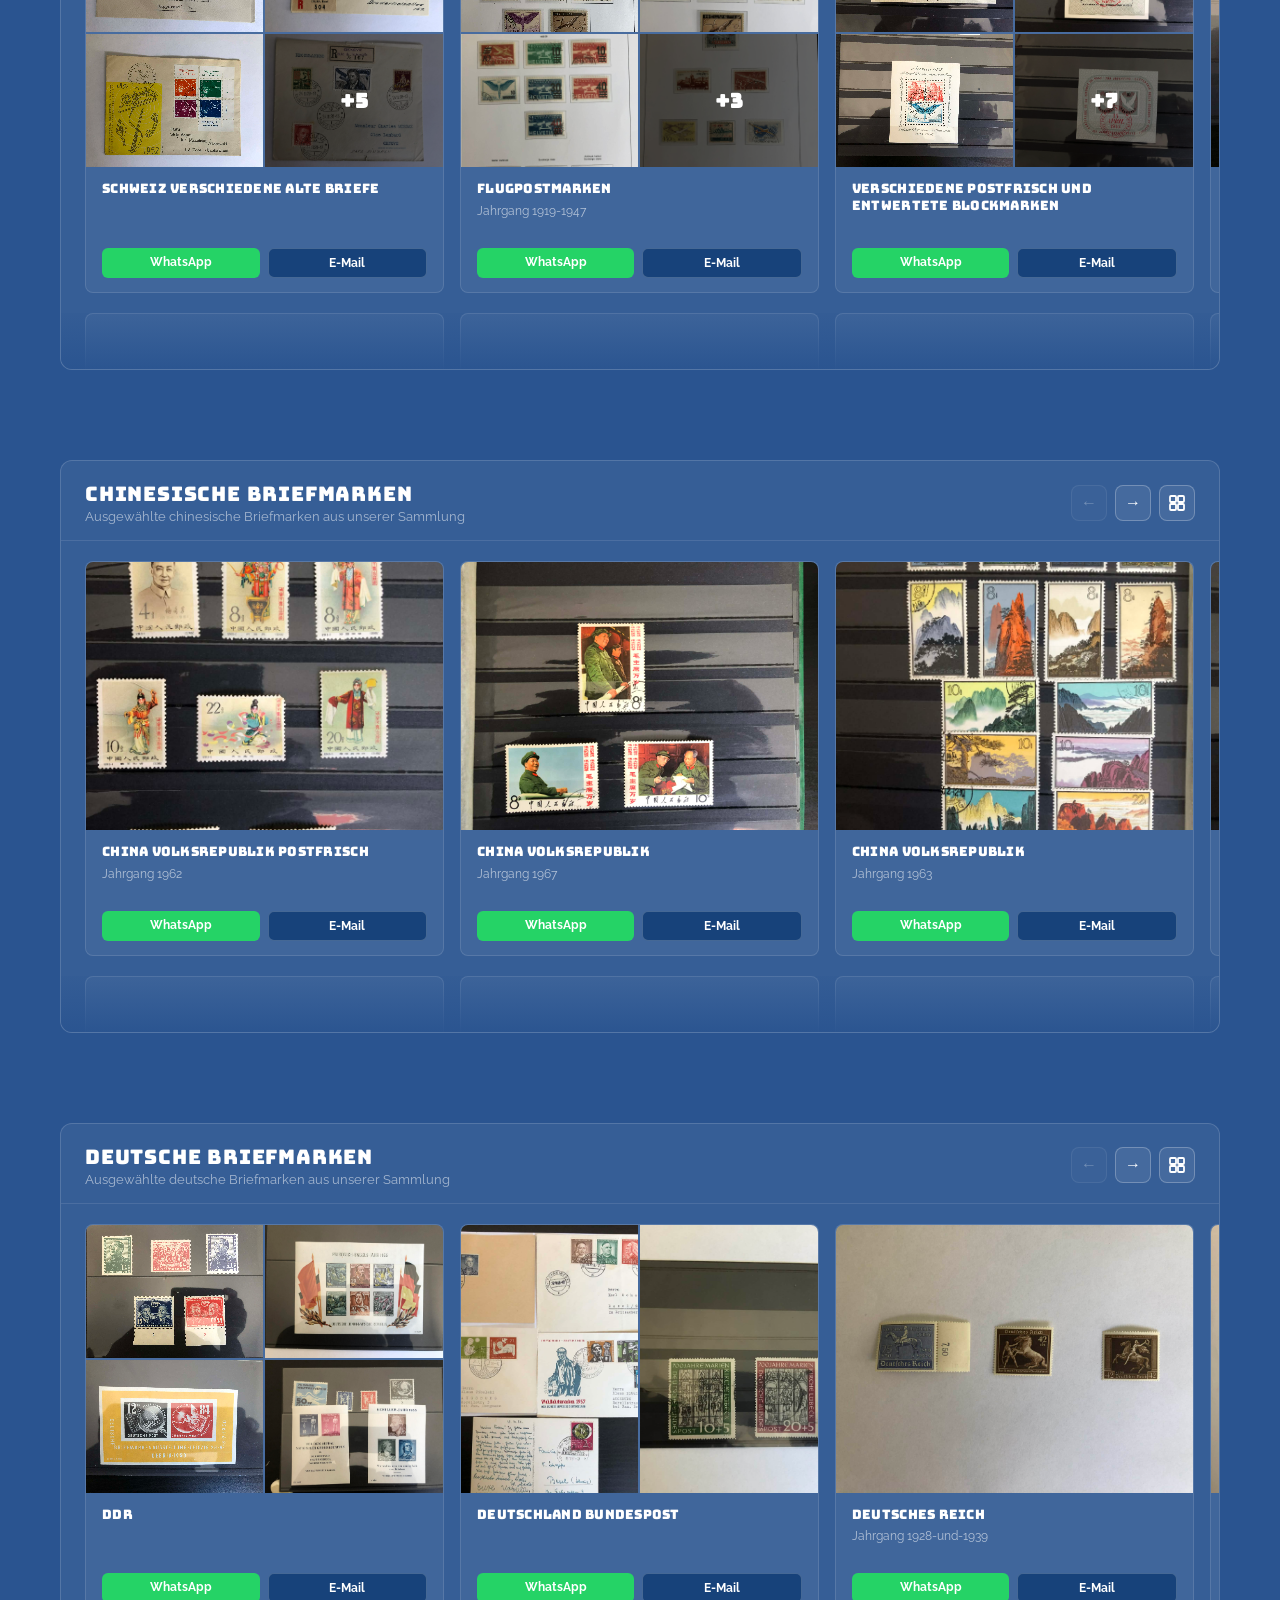
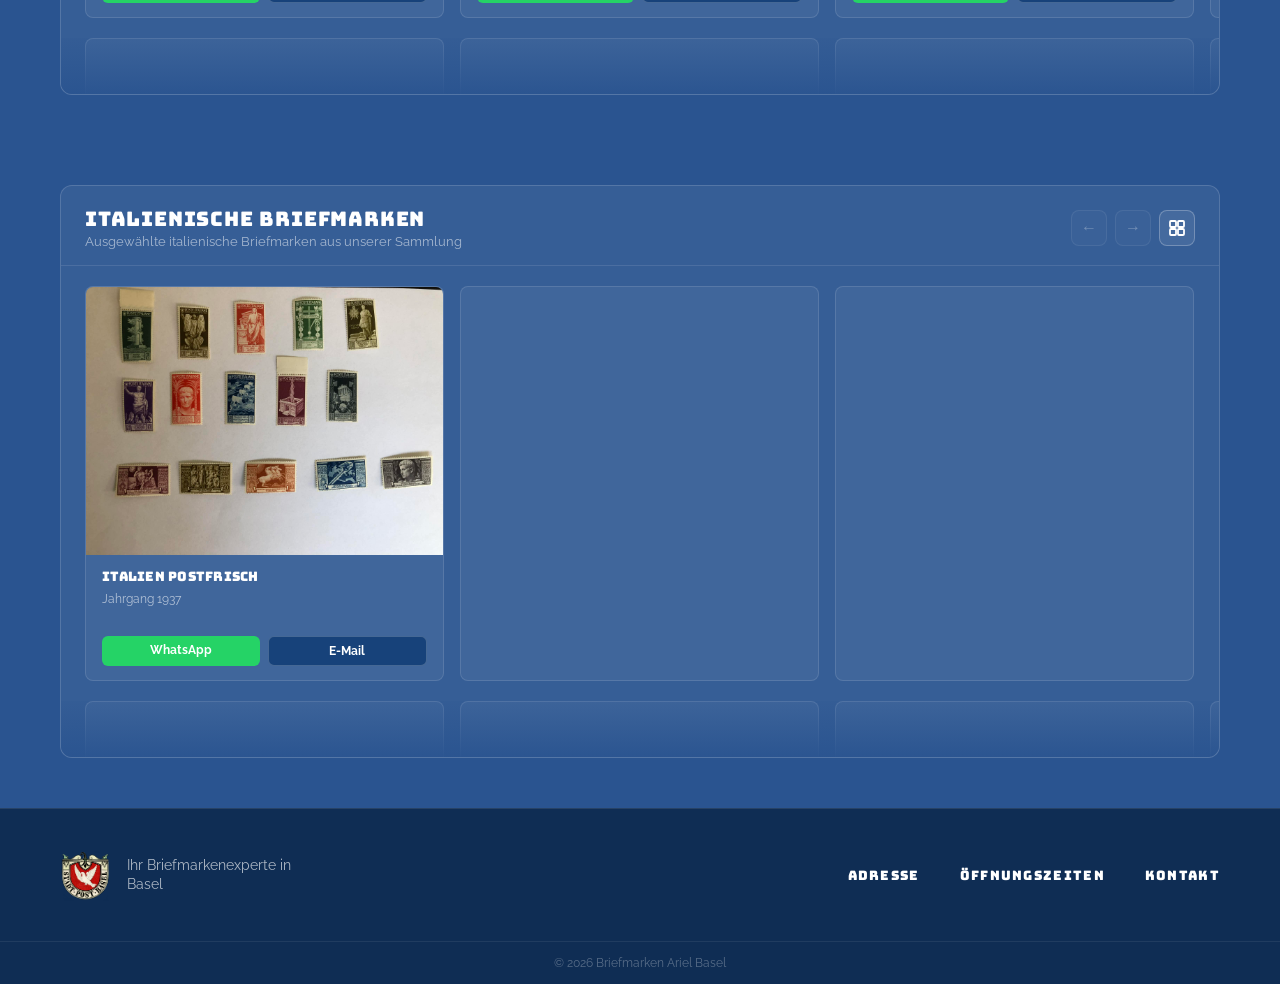
==== commit b18106ff: "Website Footer + no Price update + opening time customer announcement" ====
--- a/index.html
+++ b/index.html
@@ -51,6 +51,10 @@
     </div>
   </section>
 
+  <div style="background:rgba(255,255,255,0.07);border:1px solid rgba(255,255,255,0.15);border-radius:8px;padding:14px 24px;margin:0 60px 0 60px;text-align:center;font-family:'Raleway',sans-serif;font-size:14.5px;color:rgba(255,255,255,0.85);">
+    Für Preisauskünfte kontaktieren Sie uns per <strong>WhatsApp</strong> oder <strong>E-Mail</strong>.
+  </div>
+
   <!-- RARITÄTEN SPOTLIGHT -->
   <section class="spotlight-section">
     <div class="spotlight-header">
@@ -212,7 +216,7 @@
     var expandedState   = { sw: false, ch: false, de: false, it: false };
 
     function buildCard(card) {
-      var price = card.price ? 'CHF ' + card.price : 'CHF &mdash;';
+      var price = card.price ? 'CHF ' + card.price : '';
       var name  = card.name.replace(/&/g,'&amp;').replace(/</g,'&lt;').replace(/>/g,'&gt;');
       var enc   = encodeURIComponent(card.name);
       var imgs  = card.images || (card.image ? [card.image] : []);
@@ -422,5 +426,17 @@
         });
       });
   </script>
+  <footer class="site-footer">
+    <div class="footer-brand">
+      <img src="images/image_1.png" alt="Briefmarken Ariel Logo" />
+      <span class="footer-tagline">Ihr Briefmarkenexperte in Basel</span>
+    </div>
+    <div class="footer-links">
+      <a class="footer-link" href="kontakt.html#adresse">ADRESSE</a>
+      <a class="footer-link" href="kontakt.html#oeffnungszeiten">ÖFFNUNGSZEITEN</a>
+      <a class="footer-link" href="kontakt.html#kontakt">KONTAKT</a>
+    </div>
+  </footer>
+  <div class="footer-bottom">© 2026 Briefmarken Ariel Basel</div>
 </body>
 </html>
--- a/style.css
+++ b/style.css
@@ -1,4 +1,5 @@
 *, *::before, *::after { box-sizing: border-box; margin: 0; padding: 0; }
+html { scroll-behavior: smooth; }
 body { font-family: 'Raleway', sans-serif; background: #3668A8; color: #fff; }
 
 /* HEADER */
@@ -921,3 +922,61 @@
   .spotlight-header { padding-right: 16px; }
   .spotlight-card { flex: 0 0 240px; }
 }
+
+/* ── FOOTER ── */
+.site-footer {
+  background: #0f2d54;
+  border-top: 1px solid rgba(255,255,255,0.1);
+  padding: 40px 60px;
+  display: flex;
+  align-items: center;
+  justify-content: space-between;
+  gap: 32px;
+}
+.footer-brand {
+  display: flex;
+  align-items: center;
+  gap: 16px;
+}
+.footer-brand img {
+  height: 52px;
+  width: auto;
+}
+.footer-tagline {
+  font-family: 'Raleway', sans-serif;
+  font-size: 14px;
+  color: rgba(255,255,255,0.65);
+  line-height: 1.4;
+  max-width: 180px;
+}
+.footer-links {
+  display: flex;
+  gap: 40px;
+}
+.footer-link {
+  font-family: 'Bungee', sans-serif;
+  font-size: 13px;
+  color: #fff;
+  letter-spacing: 0.1em;
+  text-decoration: none;
+  transition: color 0.2s;
+}
+.footer-link:hover { color: #B0D2FF; }
+.footer-bottom {
+  background: #0f2d54;
+  border-top: 1px solid rgba(255,255,255,0.07);
+  text-align: center;
+  padding: 14px 60px;
+  font-family: 'Raleway', sans-serif;
+  font-size: 12px;
+  color: rgba(255,255,255,0.3);
+}
+@media (max-width: 640px) {
+  .site-footer { flex-direction: column; align-items: flex-start; padding: 32px 20px; gap: 24px; }
+  .footer-links { gap: 24px; flex-wrap: wrap; }
+  .footer-bottom { padding: 14px 20px; }
+}
+@media (min-width: 641px) and (max-width: 900px) {
+  .site-footer { padding: 36px 36px; }
+  .footer-links { gap: 24px; }
+}
